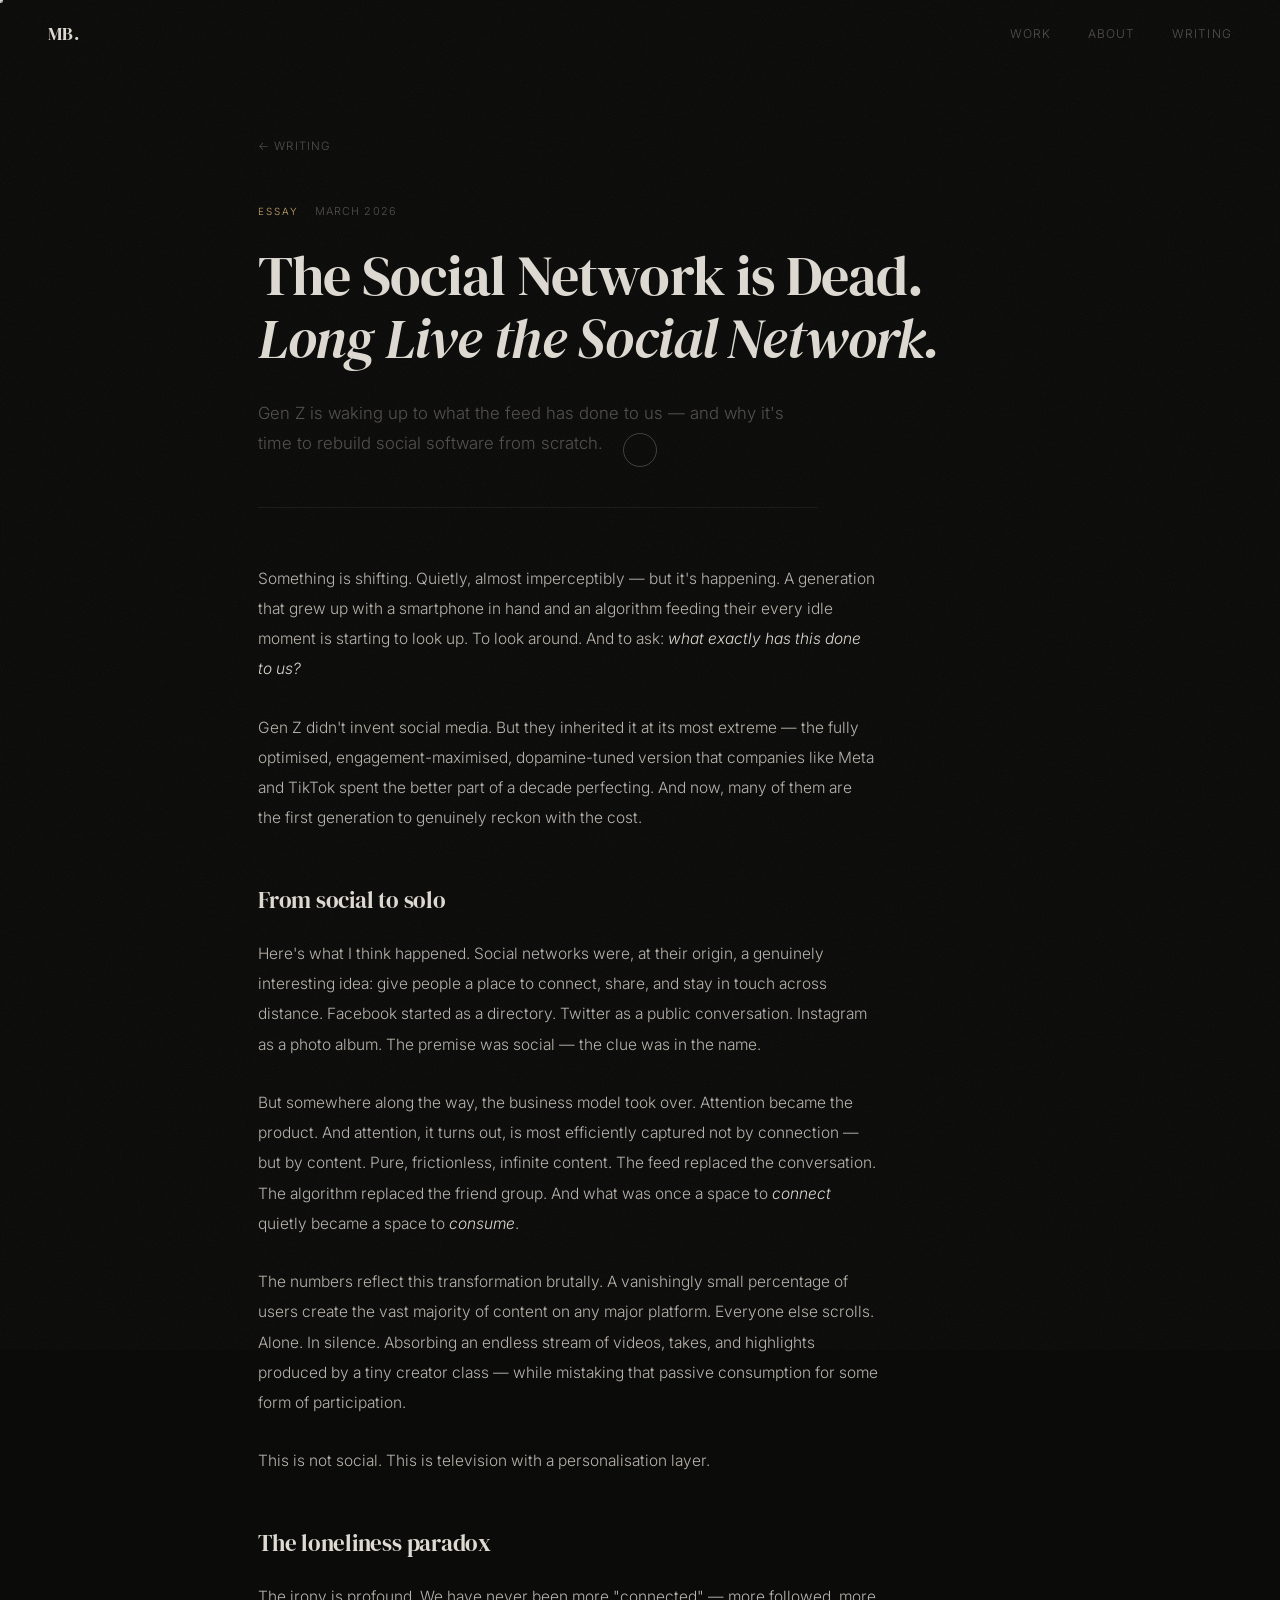
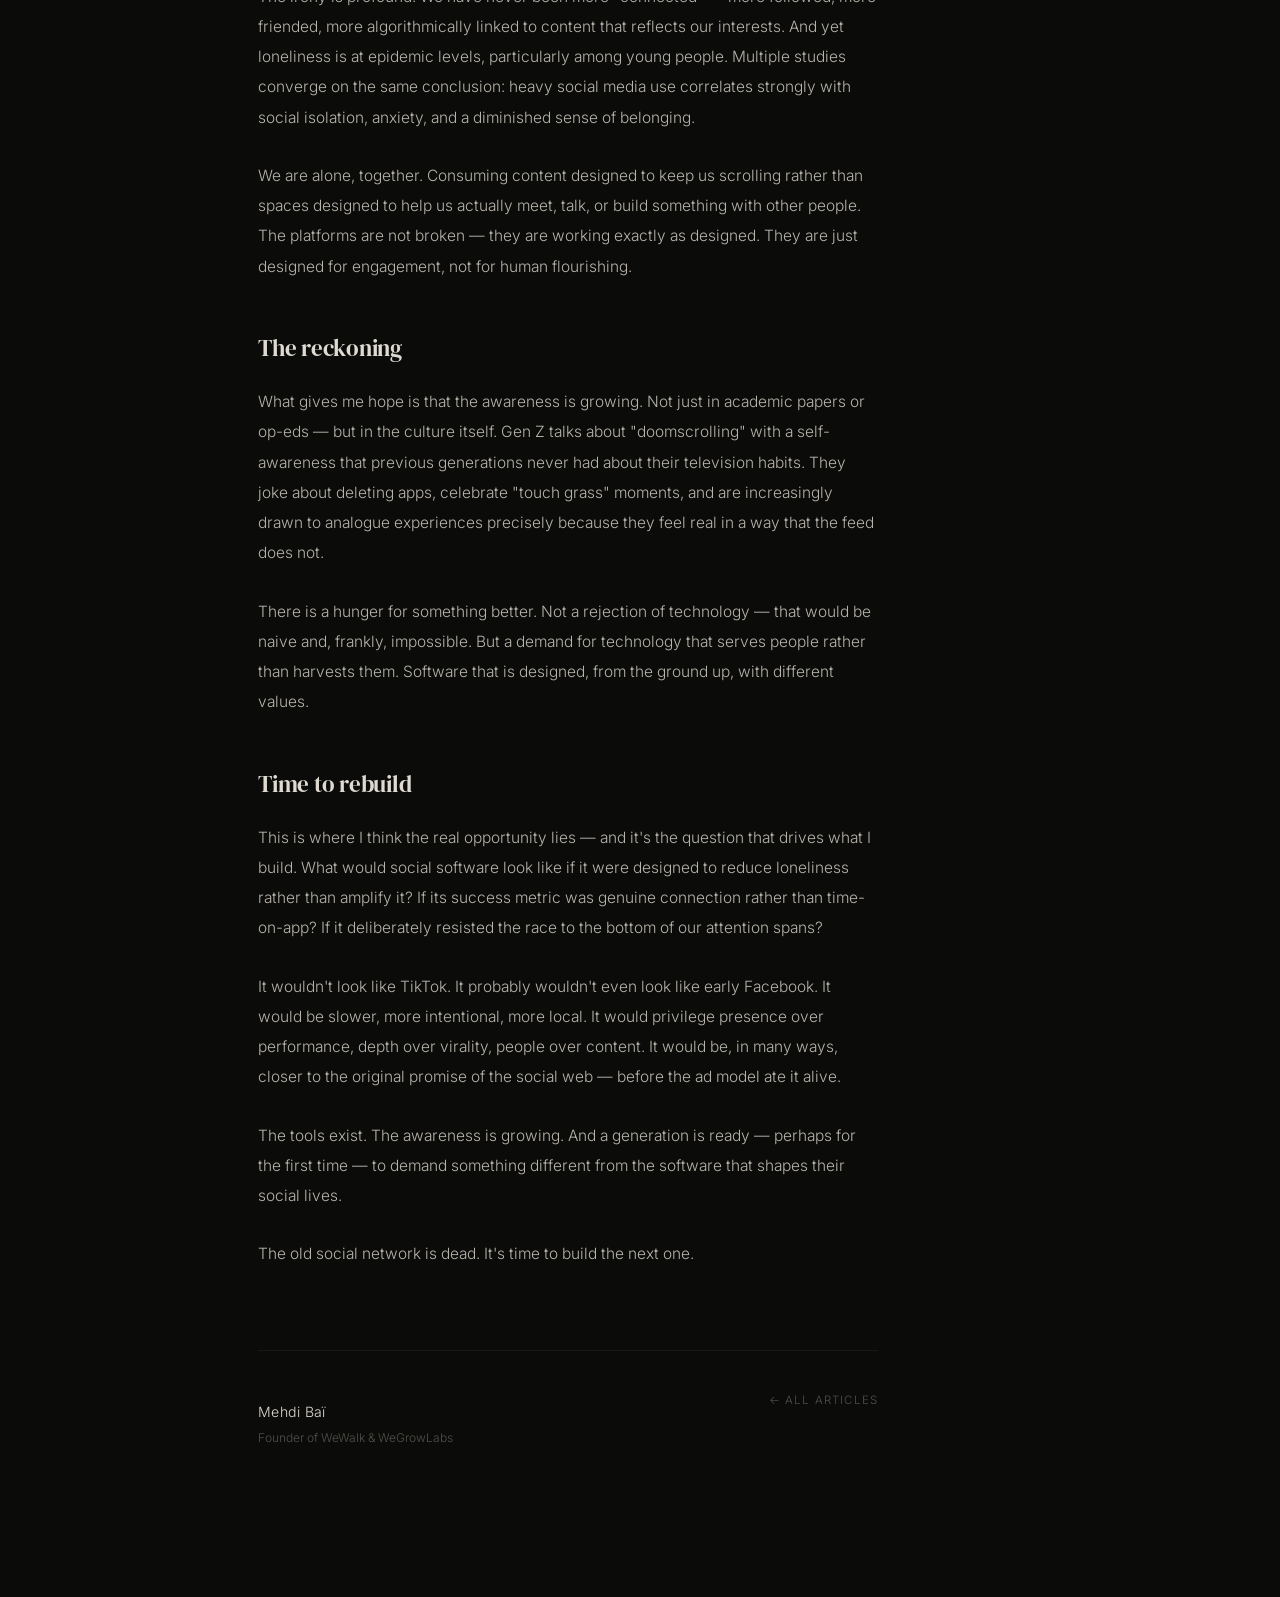
==== articles/gen-z-social-media.html @ 6344135a "Add writing section and first article on Gen Z & social media - Fix WeWalk year to 2025 - Add Writin" ====
<!DOCTYPE html>
<html lang="en">
<head>
  <meta charset="UTF-8">
  <meta name="viewport" content="width=device-width, initial-scale=1.0">
  <meta name="description" content="Gen Z is waking up to what the feed has done to us — and why it's time to rebuild social software from scratch.">
  <title>The Social Network is Dead. Long Live the Social Network. — Mehdi Baï</title>
  <link rel="preconnect" href="https://fonts.googleapis.com">
  <link rel="preconnect" href="https://fonts.gstatic.com" crossorigin>
  <link href="https://fonts.googleapis.com/css2?family=Inter:wght@300;400;500&family=DM+Serif+Display:ital@0;1&display=swap" rel="stylesheet">
  <link rel="stylesheet" href="../style.css">
  <link rel="stylesheet" href="article.css">
</head>
<body>

  <div class="grain" aria-hidden="true"></div>
  <div class="cursor-dot" id="cursor-dot"></div>
  <div class="cursor-ring" id="cursor-ring"></div>

  <nav id="nav" class="scrolled">
    <a href="../index.html" class="nav-logo">MB.</a>
    <div class="nav-links">
      <a href="../index.html#work">Work</a>
      <a href="../index.html#about">About</a>
      <a href="../index.html#articles">Writing</a>
    </div>
  </nav>

  <article class="article-page">

    <header class="article-header">
      <a href="../index.html#articles" class="back-link">← Writing</a>
      <div class="article-header-meta">
        <span class="article-kicker">Essay</span>
        <span class="article-header-date">March 2026</span>
      </div>
      <h1 class="article-h1">The Social Network is Dead.<br><em>Long Live the Social Network.</em></h1>
      <p class="article-lede">
        Gen Z is waking up to what the feed has done to us — and why it's time to rebuild social software from scratch.
      </p>
    </header>

    <div class="article-prose">

      <p>
        Something is shifting. Quietly, almost imperceptibly — but it's happening. A generation that grew up with a
        smartphone in hand and an algorithm feeding their every idle moment is starting to look up. To look around.
        And to ask: <em>what exactly has this done to us?</em>
      </p>

      <p>
        Gen Z didn't invent social media. But they inherited it at its most extreme — the fully optimised,
        engagement-maximised, dopamine-tuned version that companies like Meta and TikTok spent the better part of
        a decade perfecting. And now, many of them are the first generation to genuinely reckon with the cost.
      </p>

      <h2>From social to solo</h2>

      <p>
        Here's what I think happened. Social networks were, at their origin, a genuinely interesting idea: give
        people a place to connect, share, and stay in touch across distance. Facebook started as a directory.
        Twitter as a public conversation. Instagram as a photo album. The premise was social — the clue was in the name.
      </p>

      <p>
        But somewhere along the way, the business model took over. Attention became the product. And attention,
        it turns out, is most efficiently captured not by connection — but by content. Pure, frictionless,
        infinite content. The feed replaced the conversation. The algorithm replaced the friend group.
        And what was once a space to <em>connect</em> quietly became a space to <em>consume</em>.
      </p>

      <p>
        The numbers reflect this transformation brutally. A vanishingly small percentage of users create the vast
        majority of content on any major platform. Everyone else scrolls. Alone. In silence. Absorbing an endless
        stream of videos, takes, and highlights produced by a tiny creator class — while mistaking that passive
        consumption for some form of participation.
      </p>

      <p>
        This is not social. This is television with a personalisation layer.
      </p>

      <h2>The loneliness paradox</h2>

      <p>
        The irony is profound. We have never been more "connected" — more followed, more friended, more
        algorithmically linked to content that reflects our interests. And yet loneliness is at epidemic levels,
        particularly among young people. Multiple studies converge on the same conclusion: heavy social media use
        correlates strongly with social isolation, anxiety, and a diminished sense of belonging.
      </p>

      <p>
        We are alone, together. Consuming content designed to keep us scrolling rather than spaces designed to
        help us actually meet, talk, or build something with other people. The platforms are not broken — they are
        working exactly as designed. They are just designed for engagement, not for human flourishing.
      </p>

      <h2>The reckoning</h2>

      <p>
        What gives me hope is that the awareness is growing. Not just in academic papers or op-eds — but in the
        culture itself. Gen Z talks about "doomscrolling" with a self-awareness that previous generations never had
        about their television habits. They joke about deleting apps, celebrate "touch grass" moments, and are
        increasingly drawn to analogue experiences precisely because they feel real in a way that the feed does not.
      </p>

      <p>
        There is a hunger for something better. Not a rejection of technology — that would be naive and, frankly,
        impossible. But a demand for technology that serves people rather than harvests them. Software that is
        designed, from the ground up, with different values.
      </p>

      <h2>Time to rebuild</h2>

      <p>
        This is where I think the real opportunity lies — and it's the question that drives what I build.
        What would social software look like if it were designed to reduce loneliness rather than amplify it?
        If its success metric was genuine connection rather than time-on-app? If it deliberately resisted
        the race to the bottom of our attention spans?
      </p>

      <p>
        It wouldn't look like TikTok. It probably wouldn't even look like early Facebook. It would be slower,
        more intentional, more local. It would privilege presence over performance, depth over virality, people
        over content. It would be, in many ways, closer to the original promise of the social web — before the
        ad model ate it alive.
      </p>

      <p>
        The tools exist. The awareness is growing. And a generation is ready — perhaps for the first time — to
        demand something different from the software that shapes their social lives.
      </p>

      <p>
        The old social network is dead. It's time to build the next one.
      </p>

    </div>

    <footer class="article-footer">
      <div class="article-author">
        <span class="article-author-name">Mehdi Baï</span>
        <span class="article-author-bio">Founder of WeWalk &amp; WeGrowLabs</span>
      </div>
      <a href="../index.html#articles" class="back-link">← All articles</a>
    </footer>

  </article>

  <script src="../script.js"></script>
</body>
</html>
---- style.css ----
/* ─── Reset ──────────────────────────────────────────────── */
*, *::before, *::after { margin: 0; padding: 0; box-sizing: border-box; }

/* ─── Variables ──────────────────────────────────────────── */
:root {
  --bg:      #0b0b0a;
  --text:    #dedad2;
  --muted:   #52504b;
  --accent:  #c8a96d;
  --border:  rgba(255, 255, 255, 0.06);
  --max-w:   860px;
  --nav-h:   68px;
  --sans:    'Inter', sans-serif;
  --serif:   'DM Serif Display', serif;
}

/* ─── Base ───────────────────────────────────────────────── */
html { scroll-behavior: smooth; }

body {
  background: var(--bg);
  color: var(--text);
  font-family: var(--sans);
  font-weight: 300;
  font-size: 16px;
  line-height: 1.6;
  min-height: 100vh;
  overflow-x: hidden;
  cursor: none;
}

/* ─── Grain ──────────────────────────────────────────────── */
.grain {
  position: fixed;
  inset: -50%;
  width: 200%;
  height: 200%;
  background-image: url("data:image/svg+xml,%3Csvg xmlns='http://www.w3.org/2000/svg'%3E%3Cfilter id='n'%3E%3CfeTurbulence type='fractalNoise' baseFrequency='0.72' numOctaves='4' stitchTiles='stitch'/%3E%3C/filter%3E%3Crect width='100%25' height='100%25' filter='url(%23n)'/%3E%3C/svg%3E");
  opacity: 0.038;
  pointer-events: none;
  z-index: 9999;
  animation: grain 7s steps(8) infinite;
}

@keyframes grain {
  0%   { transform: translate(0,    0   ); }
  12%  { transform: translate(-2%,  -3% ); }
  25%  { transform: translate( 3%,   1% ); }
  37%  { transform: translate(-1%,   4% ); }
  50%  { transform: translate( 2%,  -2% ); }
  62%  { transform: translate(-3%,   1% ); }
  75%  { transform: translate( 1%,  -3% ); }
  87%  { transform: translate(-2%,   2% ); }
  100% { transform: translate(0,    0   ); }
}

/* ─── Custom Cursor ──────────────────────────────────────── */
.cursor-dot,
.cursor-ring {
  position: fixed;
  top: 0; left: 0;
  pointer-events: none;
  z-index: 10000;
  border-radius: 50%;
  transform: translate(-50%, -50%);
  will-change: left, top;
}

.cursor-dot {
  width: 5px; height: 5px;
  background: var(--text);
  transition: transform 0.1s ease, background 0.25s ease;
}

.cursor-ring {
  width: 34px; height: 34px;
  border: 1px solid rgba(220, 218, 210, 0.25);
  transition: width 0.3s ease, height 0.3s ease, border-color 0.3s ease;
}

body.cursor-hover .cursor-dot  { transform: translate(-50%, -50%) scale(0); }
body.cursor-hover .cursor-ring { width: 52px; height: 52px; border-color: rgba(200, 169, 109, 0.35); }

/* ─── Navigation ─────────────────────────────────────────── */
nav {
  position: fixed;
  top: 0; left: 0; right: 0;
  z-index: 100;
  height: var(--nav-h);
  display: flex;
  align-items: center;
  justify-content: space-between;
  padding: 0 3rem;
  transition: background 0.4s ease, border-color 0.4s ease;
}

nav.scrolled {
  background: rgba(11, 11, 10, 0.88);
  backdrop-filter: blur(14px);
  -webkit-backdrop-filter: blur(14px);
  border-bottom: 1px solid var(--border);
}

.nav-logo {
  font-family: var(--serif);
  font-size: 1.15rem;
  color: var(--text);
  text-decoration: none;
  letter-spacing: 0.02em;
}

.nav-links { display: flex; gap: 2.25rem; }

.nav-links a {
  font-size: 0.75rem;
  letter-spacing: 0.1em;
  text-transform: uppercase;
  color: var(--muted);
  text-decoration: none;
  transition: color 0.25s ease;
}

.nav-links a:hover { color: var(--text); }

/* ─── Hero ───────────────────────────────────────────────── */
.hero {
  min-height: 100vh;
  display: flex;
  flex-direction: column;
  justify-content: center;
  padding: var(--nav-h) 3rem 3rem;
  max-width: var(--max-w);
  margin: 0 auto;
  position: relative;
}

.hero-eyebrow {
  display: block;
  font-size: 0.7rem;
  letter-spacing: 0.16em;
  text-transform: uppercase;
  color: var(--muted);
  margin-bottom: 1.5rem;
  opacity: 0;
  animation: fadeUp 0.7s ease 0.2s forwards;
}

.hero-name {
  font-family: var(--serif);
  font-weight: 400;
  font-size: clamp(5.5rem, 13.5vw, 10.5rem);
  line-height: 0.88;
  letter-spacing: -0.025em;
  color: var(--text);
  margin-bottom: 2.5rem;
  min-height: 0.88em;
}

.hero-desc {
  font-size: 1rem;
  color: var(--muted);
  line-height: 1.8;
  max-width: 340px;
  margin-bottom: 2.5rem;
  opacity: 0;
  animation: fadeUp 0.7s ease 0.85s forwards;
}

.hero-chips {
  display: flex;
  align-items: center;
  gap: 0.6rem;
  font-size: 0.75rem;
  color: var(--muted);
  letter-spacing: 0.06em;
  opacity: 0;
  animation: fadeUp 0.7s ease 1.05s forwards;
}

.chip-dot { opacity: 0.3; }

.hero-socials {
  display: flex;
  gap: 1.5rem;
  margin-top: 2rem;
  opacity: 0;
  animation: fadeUp 0.7s ease 1.2s forwards;
}

.social-link {
  display: inline-flex;
  align-items: center;
  gap: 0.5rem;
  font-size: 0.78rem;
  letter-spacing: 0.04em;
  color: var(--muted);
  text-decoration: none;
  border: 1px solid var(--border);
  padding: 0.45rem 0.9rem;
  border-radius: 100px;
  transition: color 0.25s ease, border-color 0.25s ease, background 0.25s ease;
}

.social-link:hover {
  color: var(--text);
  border-color: rgba(200, 169, 109, 0.3);
  background: rgba(200, 169, 109, 0.05);
}

.hero-scroll-hint {
  position: absolute;
  bottom: 2.5rem;
  left: 3rem;
  display: flex;
  align-items: center;
  gap: 1rem;
  opacity: 0;
  animation: fadeUp 0.7s ease 1.5s forwards;
}

.hero-scroll-hint span {
  font-size: 0.62rem;
  letter-spacing: 0.16em;
  text-transform: uppercase;
  color: var(--muted);
}

.scroll-line {
  width: 44px;
  height: 1px;
  background: var(--border);
  position: relative;
  overflow: hidden;
}

.scroll-line::after {
  content: '';
  position: absolute;
  inset: 0;
  background: var(--muted);
  transform: translateX(-100%);
  animation: scanLine 2.2s ease-in-out 2s infinite;
}

@keyframes scanLine {
  0%   { transform: translateX(-100%); }
  50%  { transform: translateX(0);     }
  100% { transform: translateX(100%);  }
}

/* ─── Sections ───────────────────────────────────────────── */
.section {
  border-top: 1px solid var(--border);
  padding: 6.5rem 0;
}

.container {
  max-width: var(--max-w);
  margin: 0 auto;
  padding: 0 3rem;
}

.section-tag {
  display: inline-block;
  font-size: 0.62rem;
  letter-spacing: 0.2em;
  text-transform: uppercase;
  color: var(--accent);
  margin-bottom: 3.5rem;
}

/* ─── About ──────────────────────────────────────────────── */
.section-body { display: grid; gap: 1.75rem; }

.pull-quote {
  font-family: var(--serif);
  font-style: italic;
  font-size: clamp(1.65rem, 2.8vw, 2.2rem);
  line-height: 1.35;
  color: var(--text);
  max-width: 540px;
}

.body-copy {
  font-size: 0.92rem;
  color: var(--muted);
  line-height: 1.95;
  max-width: 500px;
}

/* ─── Work ───────────────────────────────────────────────── */
.projects { display: grid; }

.project-rule { height: 1px; background: var(--border); }

.project { padding: 3.25rem 0; }

.project-top {
  display: flex;
  justify-content: space-between;
  align-items: flex-start;
  gap: 2rem;
}

.project-info { flex: 1; }

.project-title {
  font-family: var(--serif);
  font-weight: 400;
  font-size: 1.9rem;
  color: var(--text);
  margin-bottom: 0.8rem;
  transition: color 0.3s ease;
}

.project-title a {
  color: inherit;
  text-decoration: none;
  transition: color 0.3s ease;
}

.project:hover .project-title { color: var(--accent); }
.project:hover .project-title a { color: var(--accent); }

.project-desc {
  font-size: 0.9rem;
  color: var(--muted);
  line-height: 1.9;
  max-width: 490px;
  margin-bottom: 1.25rem;
}

.project-tags { display: flex; gap: 0.4rem; flex-wrap: wrap; }

.project-tags span {
  font-size: 0.62rem;
  letter-spacing: 0.1em;
  text-transform: uppercase;
  padding: 0.25rem 0.7rem;
  border: 1px solid var(--border);
  color: var(--muted);
  border-radius: 100px;
  transition: border-color 0.3s ease, color 0.3s ease;
}

.project:hover .project-tags span {
  border-color: rgba(200, 169, 109, 0.22);
  color: var(--accent);
}

.project-year {
  font-size: 0.7rem;
  letter-spacing: 0.1em;
  color: var(--muted);
  white-space: nowrap;
  padding-top: 0.3rem;
}

/* ─── Articles ───────────────────────────────────────────── */
.articles-list { display: grid; }

.article-item {
  display: grid;
  grid-template-columns: 80px 1fr auto;
  align-items: center;
  gap: 2rem;
  padding: 2.25rem 0;
  border-bottom: 1px solid var(--border);
  text-decoration: none;
  transition: background 0.25s ease;
}

.article-item:first-child { border-top: 1px solid var(--border); }

.article-item:hover .article-title { color: var(--accent); }
.article-item:hover .article-arrow { transform: translateX(5px); opacity: 1; }

.article-date {
  font-size: 0.68rem;
  letter-spacing: 0.1em;
  text-transform: uppercase;
  color: var(--muted);
  white-space: nowrap;
}

.article-title {
  font-family: var(--serif);
  font-weight: 400;
  font-size: 1.15rem;
  color: var(--text);
  margin-bottom: 0.35rem;
  transition: color 0.25s ease;
}

.article-excerpt {
  font-size: 0.83rem;
  color: var(--muted);
  line-height: 1.7;
}

.article-arrow {
  font-size: 1rem;
  color: var(--muted);
  opacity: 0.4;
  transition: transform 0.25s ease, opacity 0.25s ease;
}

@media (max-width: 640px) {
  .article-item {
    grid-template-columns: 1fr;
    gap: 0.6rem;
  }
  .article-arrow { display: none; }
}

/* ─── Footer ─────────────────────────────────────────────── */
footer {
  border-top: 1px solid var(--border);
  padding: 2.75rem 0;
}

.footer-inner {
  display: flex;
  justify-content: space-between;
  align-items: center;
}

.footer-copy {
  font-size: 0.76rem;
  color: var(--muted);
  letter-spacing: 0.06em;
}

.footer-links { display: flex; gap: 1.75rem; }

.footer-links a {
  font-size: 0.76rem;
  color: var(--muted);
  text-decoration: none;
  letter-spacing: 0.06em;
  transition: color 0.25s ease;
}

.footer-links a:hover { color: var(--text); }

/* ─── Reveal ─────────────────────────────────────────────── */
.reveal {
  opacity: 0;
  transform: translateY(22px);
  transition: opacity 0.9s ease, transform 0.9s ease;
}

.reveal.visible {
  opacity: 1;
  transform: translateY(0);
}

/* ─── Scramble dud ───────────────────────────────────────── */
.dud { color: var(--accent); opacity: 0.4; }

/* ─── Keyframes ──────────────────────────────────────────── */
@keyframes fadeUp {
  from { opacity: 0; transform: translateY(14px); }
  to   { opacity: 1; transform: translateY(0);    }
}

/* ─── Responsive ─────────────────────────────────────────── */
@media (max-width: 640px) {
  body { cursor: auto; }
  .cursor-dot, .cursor-ring { display: none; }

  nav { padding: 0 1.5rem; }

  .hero {
    padding-left: 1.5rem;
    padding-right: 1.5rem;
  }

  .hero-scroll-hint { left: 1.5rem; }

  .container { padding: 0 1.5rem; }

  .section { padding: 4rem 0; }

  .project-top {
    flex-direction: column;
    gap: 0.4rem;
  }

  .project-year { order: -1; }

  .footer-links { gap: 1rem; }
}
---- articles/article.css ----
/* ─── Article Page ───────────────────────────────────────── */
.article-page {
  max-width: var(--max-w);
  margin: 0 auto;
  padding: calc(var(--nav-h) + 4rem) 3rem 6rem;
}

/* ─── Header ─────────────────────────────────────────────── */
.back-link {
  display: inline-block;
  font-size: 0.72rem;
  letter-spacing: 0.1em;
  text-transform: uppercase;
  color: var(--muted);
  text-decoration: none;
  margin-bottom: 3rem;
  transition: color 0.25s ease;
}

.back-link:hover { color: var(--text); }

.article-header-meta {
  display: flex;
  align-items: center;
  gap: 1rem;
  margin-bottom: 1.5rem;
}

.article-kicker {
  font-size: 0.62rem;
  letter-spacing: 0.2em;
  text-transform: uppercase;
  color: var(--accent);
}

.article-header-date {
  font-size: 0.68rem;
  letter-spacing: 0.1em;
  text-transform: uppercase;
  color: var(--muted);
}

.article-h1 {
  font-family: var(--serif);
  font-weight: 400;
  font-size: clamp(2.2rem, 5vw, 3.5rem);
  line-height: 1.12;
  color: var(--text);
  margin-bottom: 1.75rem;
  letter-spacing: -0.015em;
}

.article-h1 em {
  font-style: italic;
  color: var(--text);
}

.article-lede {
  font-size: 1.05rem;
  color: var(--muted);
  line-height: 1.8;
  max-width: 560px;
  padding-bottom: 3rem;
  border-bottom: 1px solid var(--border);
  margin-bottom: 3.5rem;
}

/* ─── Prose ──────────────────────────────────────────────── */
.article-prose {
  max-width: 620px;
}

.article-prose p {
  font-size: 0.97rem;
  color: #b8b4ac;
  line-height: 1.95;
  margin-bottom: 1.75rem;
}

.article-prose p em {
  font-style: italic;
  color: var(--text);
}

.article-prose h2 {
  font-family: var(--serif);
  font-weight: 400;
  font-size: 1.45rem;
  color: var(--text);
  margin: 3rem 0 1.25rem;
  letter-spacing: -0.01em;
}

/* ─── Footer ─────────────────────────────────────────────── */
.article-footer {
  display: flex;
  align-items: center;
  justify-content: space-between;
  margin-top: 5rem;
  padding-top: 2.5rem;
  border-top: 1px solid var(--border);
  max-width: 620px;
}

.article-author { display: flex; flex-direction: column; gap: 0.25rem; }

.article-author-name {
  font-size: 0.88rem;
  color: var(--text);
  letter-spacing: 0.03em;
}

.article-author-bio {
  font-size: 0.75rem;
  color: var(--muted);
}

/* ─── Responsive ─────────────────────────────────────────── */
@media (max-width: 640px) {
  .article-page { padding: calc(var(--nav-h) + 2.5rem) 1.5rem 4rem; }
  .article-footer { flex-direction: column; align-items: flex-start; gap: 1.5rem; }
}
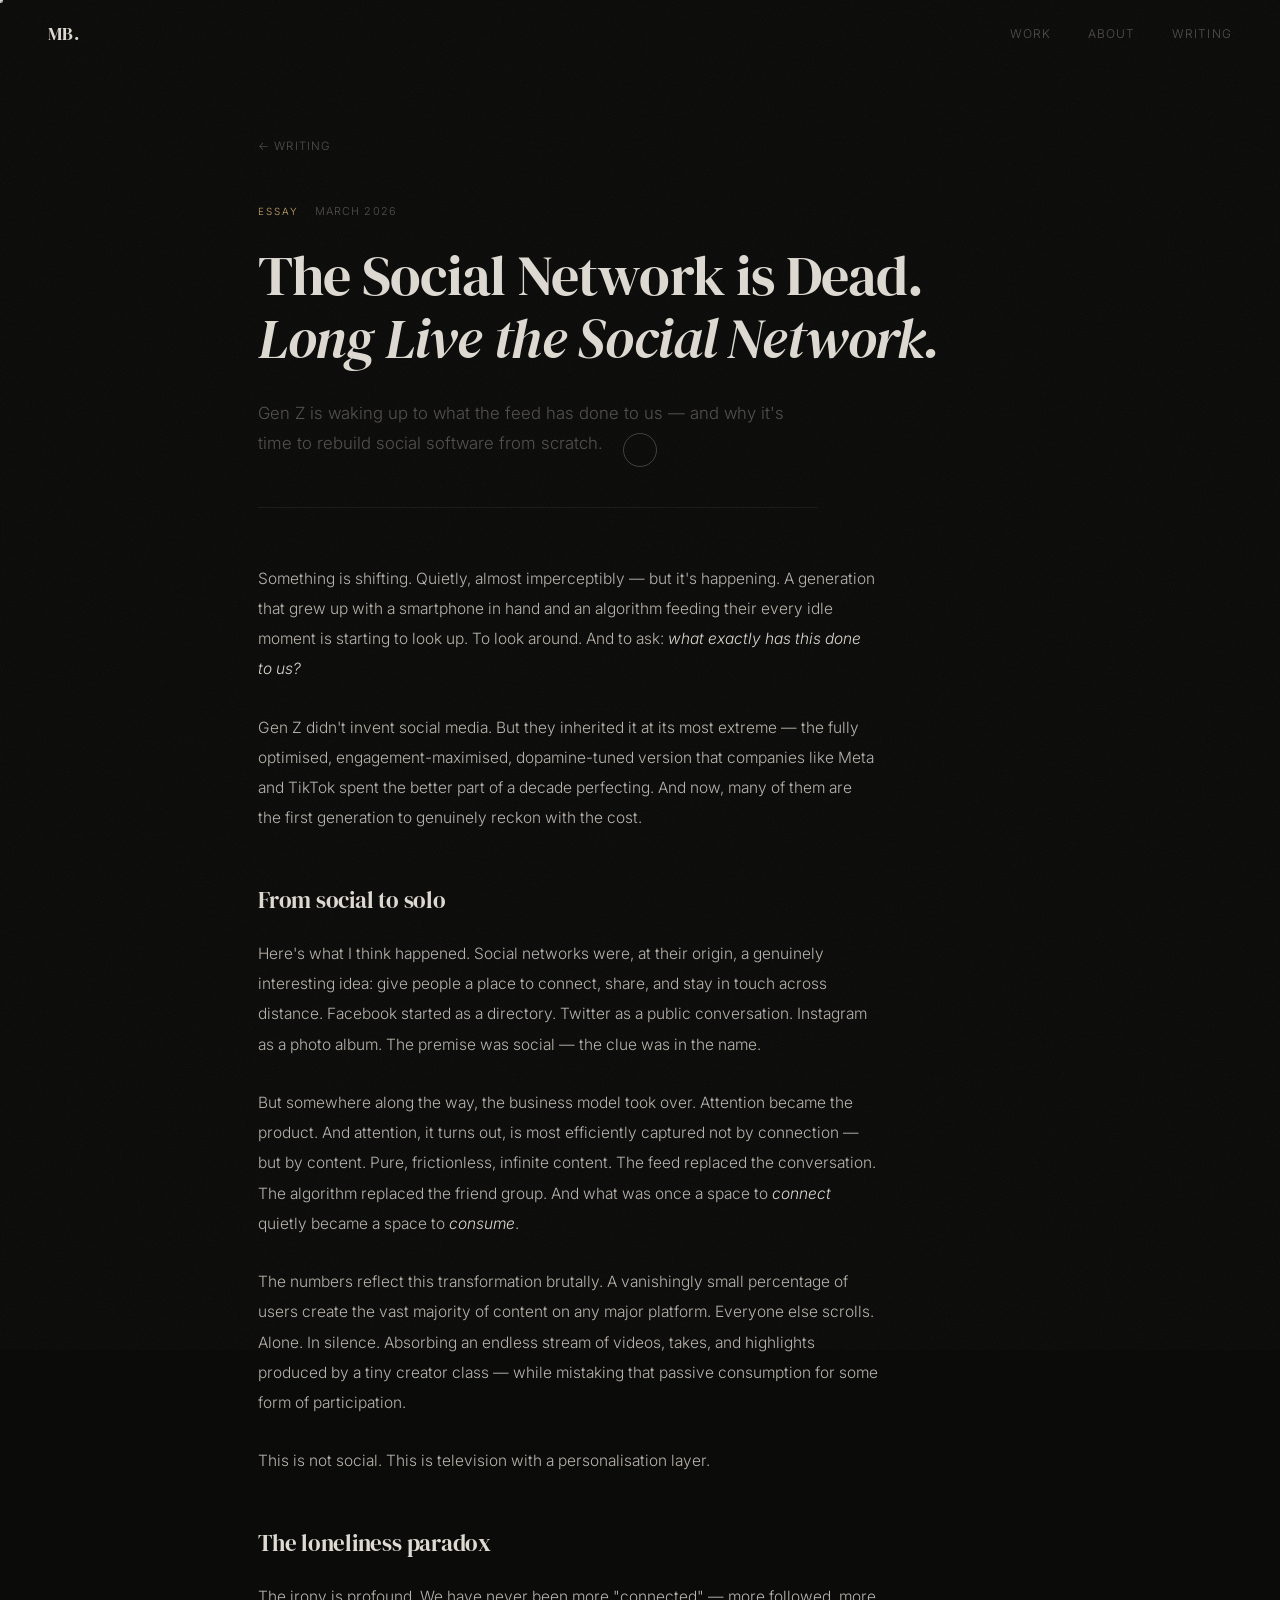
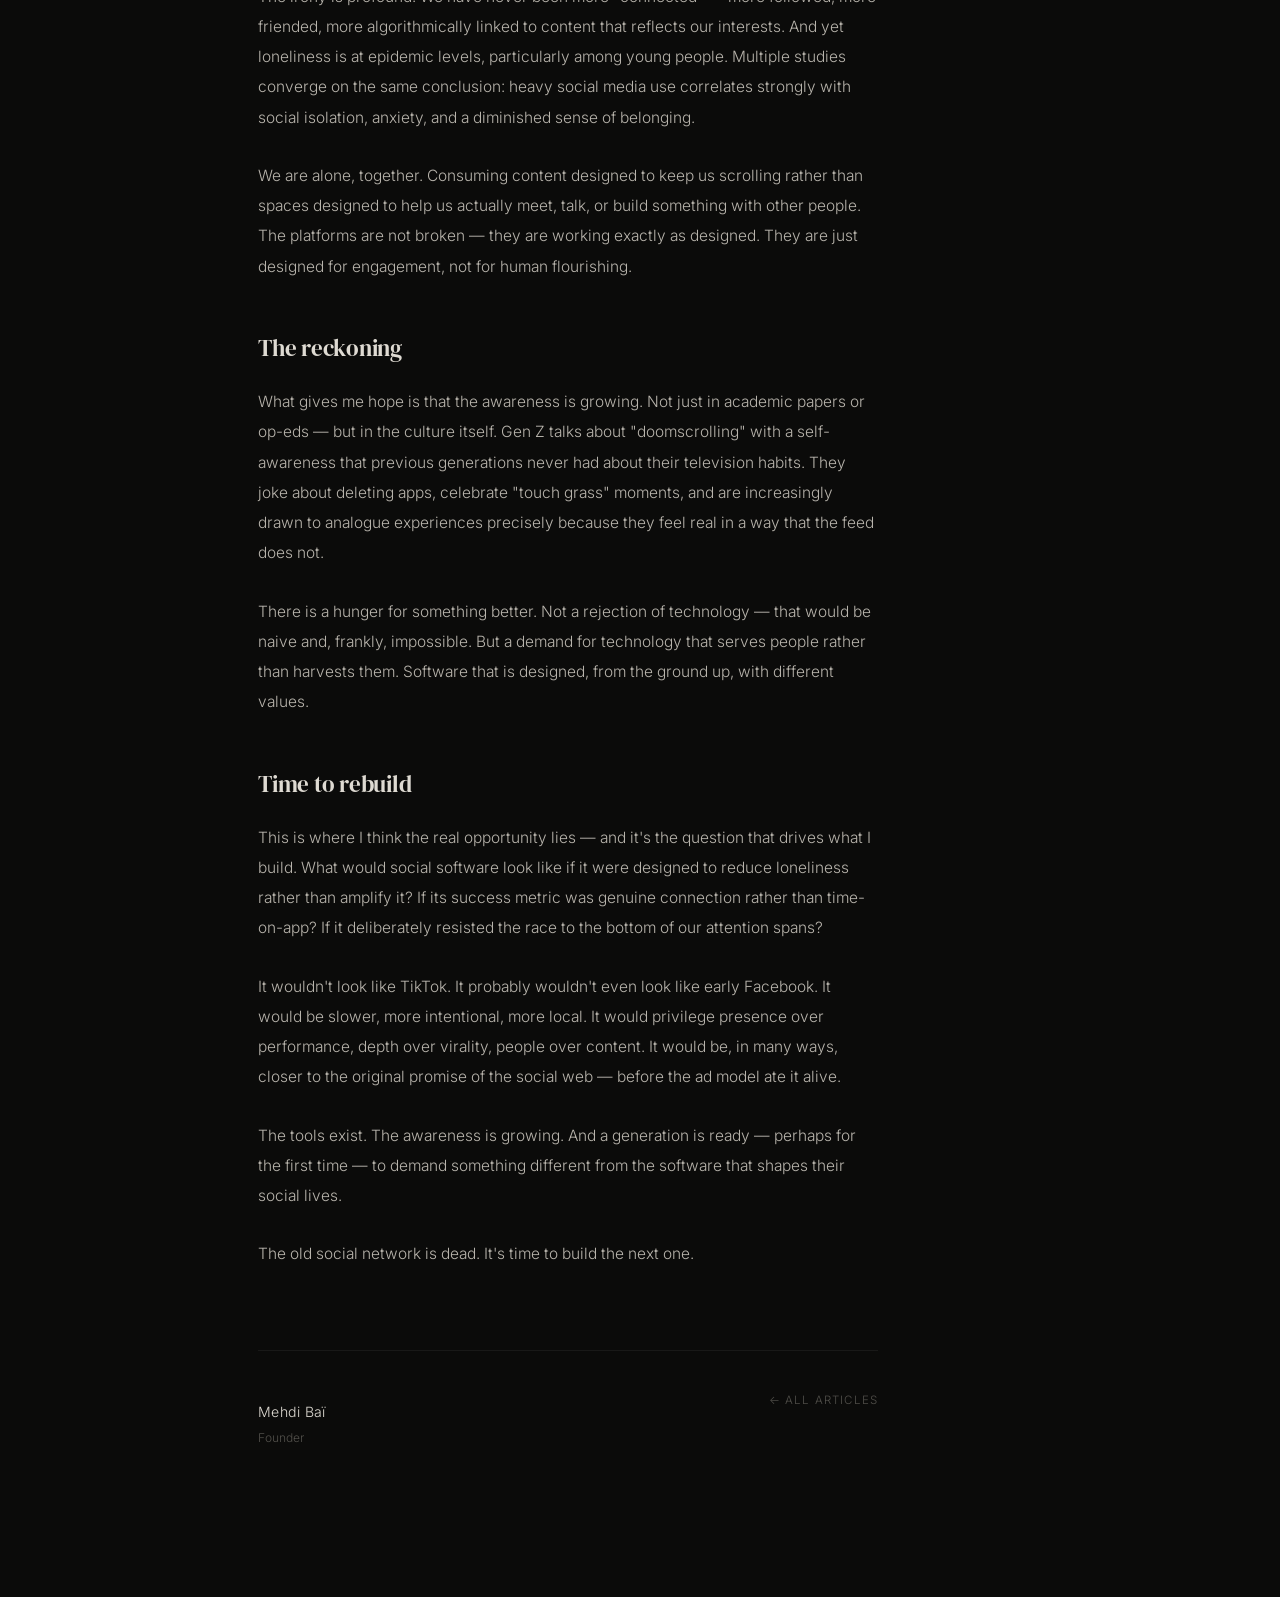
==== commit 28118934: "Update city to Lille and simplify author bio Made-with: Cursor" ====
--- a/articles/gen-z-social-media.html
+++ b/articles/gen-z-social-media.html
@@ -140,7 +140,7 @@
     <footer class="article-footer">
       <div class="article-author">
         <span class="article-author-name">Mehdi Baï</span>
-        <span class="article-author-bio">Founder of WeWalk &amp; WeGrowLabs</span>
+        <span class="article-author-bio">Founder</span>
       </div>
       <a href="../index.html#articles" class="back-link">← All articles</a>
     </footer>
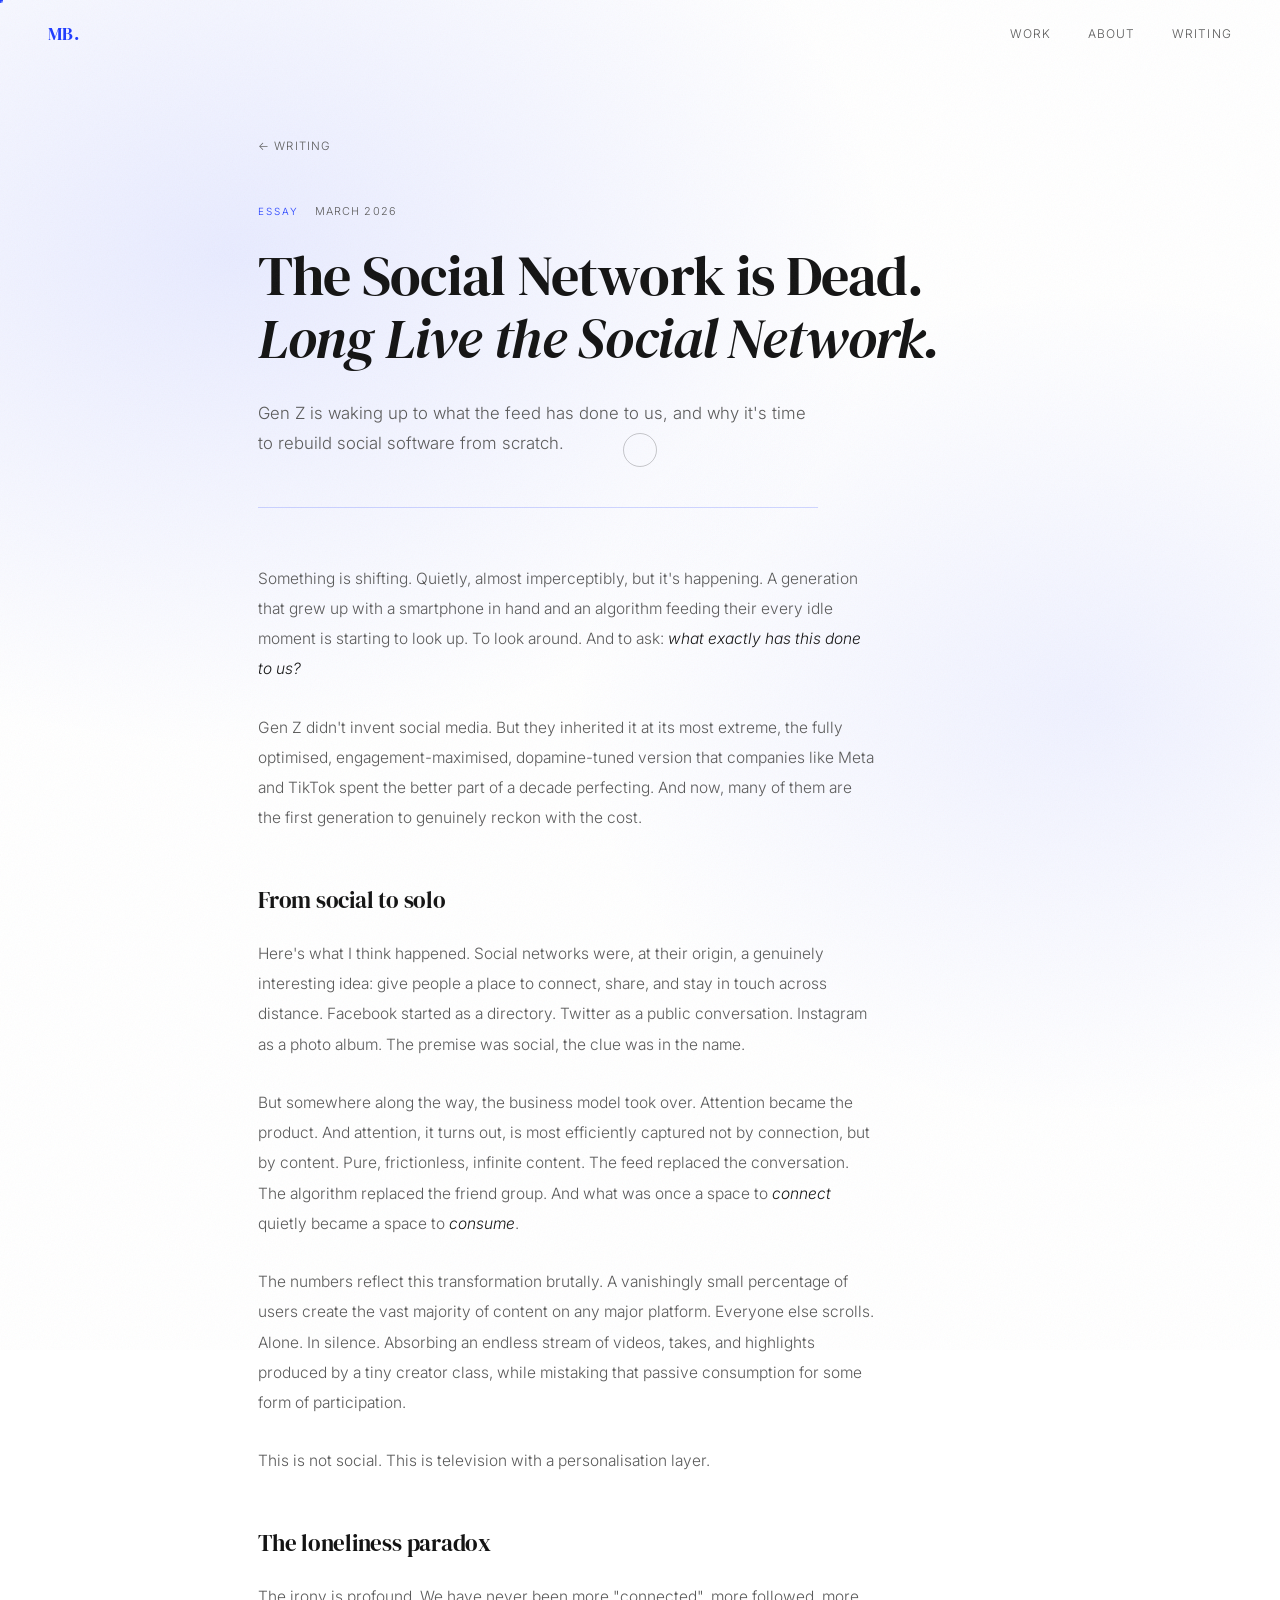
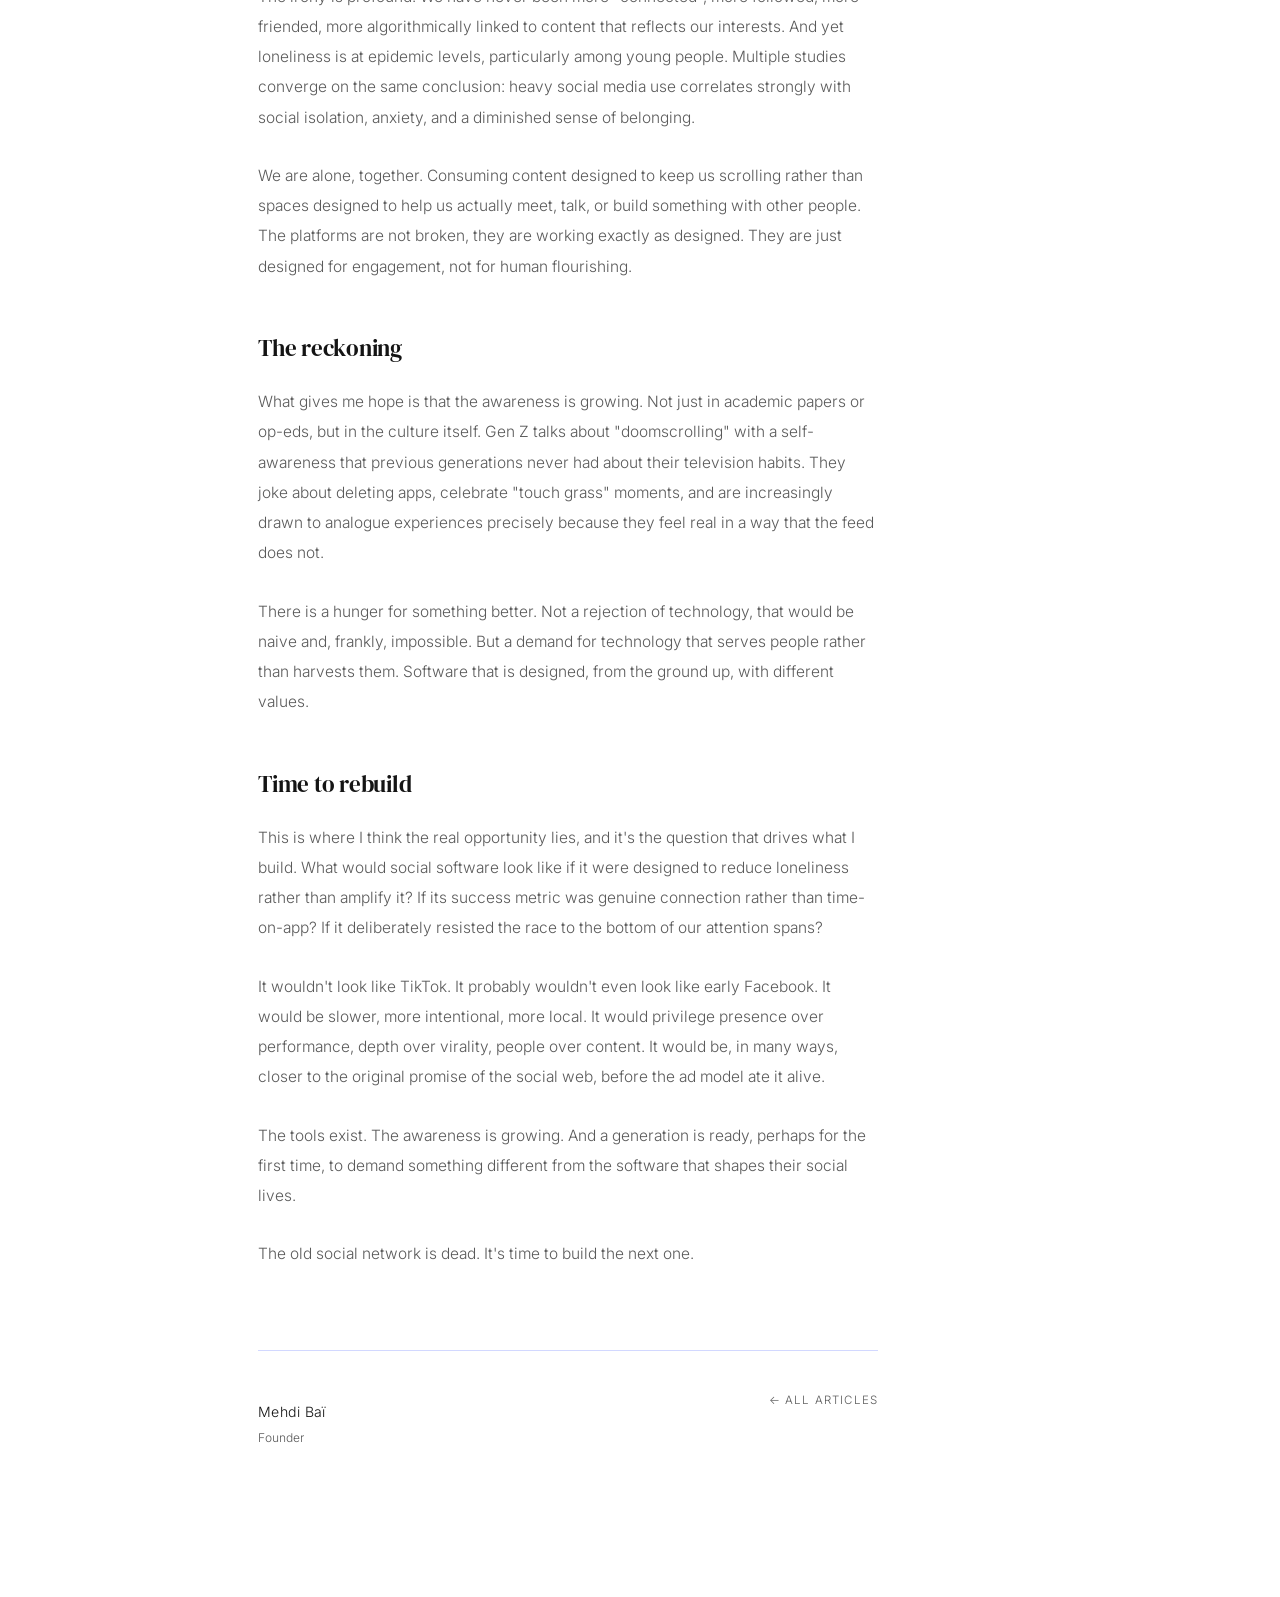
==== commit f5fec0ac: "style: switch to light theme with royal blue Also refresh copy punctuation and improve article text " ====
--- a/articles/gen-z-social-media.html
+++ b/articles/gen-z-social-media.html
@@ -3,8 +3,8 @@
 <head>
   <meta charset="UTF-8">
   <meta name="viewport" content="width=device-width, initial-scale=1.0">
-  <meta name="description" content="Gen Z is waking up to what the feed has done to us — and why it's time to rebuild social software from scratch.">
-  <title>The Social Network is Dead. Long Live the Social Network. — Mehdi Baï</title>
+  <meta name="description" content="Gen Z is waking up to what the feed has done to us, and why it's time to rebuild social software from scratch.">
+  <title>The Social Network is Dead. Long Live the Social Network. | Mehdi Baï</title>
   <link rel="preconnect" href="https://fonts.googleapis.com">
   <link rel="preconnect" href="https://fonts.gstatic.com" crossorigin>
   <link href="https://fonts.googleapis.com/css2?family=Inter:wght@300;400;500&family=DM+Serif+Display:ital@0;1&display=swap" rel="stylesheet">
@@ -36,20 +36,20 @@
       </div>
       <h1 class="article-h1">The Social Network is Dead.<br><em>Long Live the Social Network.</em></h1>
       <p class="article-lede">
-        Gen Z is waking up to what the feed has done to us — and why it's time to rebuild social software from scratch.
+        Gen Z is waking up to what the feed has done to us, and why it's time to rebuild social software from scratch.
       </p>
     </header>
 
     <div class="article-prose">
 
       <p>
-        Something is shifting. Quietly, almost imperceptibly — but it's happening. A generation that grew up with a
+        Something is shifting. Quietly, almost imperceptibly, but it's happening. A generation that grew up with a
         smartphone in hand and an algorithm feeding their every idle moment is starting to look up. To look around.
         And to ask: <em>what exactly has this done to us?</em>
       </p>
 
       <p>
-        Gen Z didn't invent social media. But they inherited it at its most extreme — the fully optimised,
+        Gen Z didn't invent social media. But they inherited it at its most extreme, the fully optimised,
         engagement-maximised, dopamine-tuned version that companies like Meta and TikTok spent the better part of
         a decade perfecting. And now, many of them are the first generation to genuinely reckon with the cost.
       </p>
@@ -59,12 +59,12 @@
       <p>
         Here's what I think happened. Social networks were, at their origin, a genuinely interesting idea: give
         people a place to connect, share, and stay in touch across distance. Facebook started as a directory.
-        Twitter as a public conversation. Instagram as a photo album. The premise was social — the clue was in the name.
+        Twitter as a public conversation. Instagram as a photo album. The premise was social, the clue was in the name.
       </p>
 
       <p>
         But somewhere along the way, the business model took over. Attention became the product. And attention,
-        it turns out, is most efficiently captured not by connection — but by content. Pure, frictionless,
+        it turns out, is most efficiently captured not by connection, but by content. Pure, frictionless,
         infinite content. The feed replaced the conversation. The algorithm replaced the friend group.
         And what was once a space to <em>connect</em> quietly became a space to <em>consume</em>.
       </p>
@@ -72,7 +72,7 @@
       <p>
         The numbers reflect this transformation brutally. A vanishingly small percentage of users create the vast
         majority of content on any major platform. Everyone else scrolls. Alone. In silence. Absorbing an endless
-        stream of videos, takes, and highlights produced by a tiny creator class — while mistaking that passive
+        stream of videos, takes, and highlights produced by a tiny creator class, while mistaking that passive
         consumption for some form of participation.
       </p>
 
@@ -83,7 +83,7 @@
       <h2>The loneliness paradox</h2>
 
       <p>
-        The irony is profound. We have never been more "connected" — more followed, more friended, more
+        The irony is profound. We have never been more "connected", more followed, more friended, more
         algorithmically linked to content that reflects our interests. And yet loneliness is at epidemic levels,
         particularly among young people. Multiple studies converge on the same conclusion: heavy social media use
         correlates strongly with social isolation, anxiety, and a diminished sense of belonging.
@@ -91,21 +91,21 @@
 
       <p>
         We are alone, together. Consuming content designed to keep us scrolling rather than spaces designed to
-        help us actually meet, talk, or build something with other people. The platforms are not broken — they are
+        help us actually meet, talk, or build something with other people. The platforms are not broken, they are
         working exactly as designed. They are just designed for engagement, not for human flourishing.
       </p>
 
       <h2>The reckoning</h2>
 
       <p>
-        What gives me hope is that the awareness is growing. Not just in academic papers or op-eds — but in the
+        What gives me hope is that the awareness is growing. Not just in academic papers or op-eds, but in the
         culture itself. Gen Z talks about "doomscrolling" with a self-awareness that previous generations never had
         about their television habits. They joke about deleting apps, celebrate "touch grass" moments, and are
         increasingly drawn to analogue experiences precisely because they feel real in a way that the feed does not.
       </p>
 
       <p>
-        There is a hunger for something better. Not a rejection of technology — that would be naive and, frankly,
+        There is a hunger for something better. Not a rejection of technology, that would be naive and, frankly,
         impossible. But a demand for technology that serves people rather than harvests them. Software that is
         designed, from the ground up, with different values.
       </p>
@@ -113,7 +113,7 @@
       <h2>Time to rebuild</h2>
 
       <p>
-        This is where I think the real opportunity lies — and it's the question that drives what I build.
+        This is where I think the real opportunity lies, and it's the question that drives what I build.
         What would social software look like if it were designed to reduce loneliness rather than amplify it?
         If its success metric was genuine connection rather than time-on-app? If it deliberately resisted
         the race to the bottom of our attention spans?
@@ -122,12 +122,12 @@
       <p>
         It wouldn't look like TikTok. It probably wouldn't even look like early Facebook. It would be slower,
         more intentional, more local. It would privilege presence over performance, depth over virality, people
-        over content. It would be, in many ways, closer to the original promise of the social web — before the
+        over content. It would be, in many ways, closer to the original promise of the social web, before the
         ad model ate it alive.
       </p>
 
       <p>
-        The tools exist. The awareness is growing. And a generation is ready — perhaps for the first time — to
+        The tools exist. The awareness is growing. And a generation is ready, perhaps for the first time, to
         demand something different from the software that shapes their social lives.
       </p>
 
--- a/style.css
+++ b/style.css
@@ -3,11 +3,13 @@
 
 /* ─── Variables ──────────────────────────────────────────── */
 :root {
-  --bg:      #0b0b0a;
-  --text:    #dedad2;
-  --muted:   #52504b;
-  --accent:  #c8a96d;
-  --border:  rgba(255, 255, 255, 0.06);
+  --bg:      #ffffff;
+  --text:    #141414;
+  --muted:   #5a5a5a;
+  --accent:  #1f3cff; /* bleu roi */
+  --accent-rgb: 31, 60, 255;
+  --border:  rgba(var(--accent-rgb), 0.20);
+  --surface: rgba(var(--accent-rgb), 0.06);
   --max-w:   860px;
   --nav-h:   68px;
   --sans:    'Inter', sans-serif;
@@ -18,7 +20,9 @@
 html { scroll-behavior: smooth; }
 
 body {
-  background: var(--bg);
+  background: radial-gradient(1200px 900px at 18% 8%, rgba(var(--accent-rgb), 0.10), rgba(var(--accent-rgb), 0) 55%),
+              radial-gradient(1000px 800px at 85% 22%, rgba(var(--accent-rgb), 0.07), rgba(var(--accent-rgb), 0) 52%),
+              var(--bg);
   color: var(--text);
   font-family: var(--sans);
   font-weight: 300;
@@ -28,6 +32,8 @@
   overflow-x: hidden;
   cursor: none;
 }
+
+::selection { background: rgba(var(--accent-rgb), 0.22); color: var(--text); }
 
 /* ─── Grain ──────────────────────────────────────────────── */
 .grain {
@@ -68,18 +74,18 @@
 
 .cursor-dot {
   width: 5px; height: 5px;
-  background: var(--text);
+  background: var(--accent);
   transition: transform 0.1s ease, background 0.25s ease;
 }
 
 .cursor-ring {
   width: 34px; height: 34px;
-  border: 1px solid rgba(220, 218, 210, 0.25);
+  border: 1px solid rgba(20, 20, 20, 0.22);
   transition: width 0.3s ease, height 0.3s ease, border-color 0.3s ease;
 }
 
 body.cursor-hover .cursor-dot  { transform: translate(-50%, -50%) scale(0); }
-body.cursor-hover .cursor-ring { width: 52px; height: 52px; border-color: rgba(200, 169, 109, 0.35); }
+body.cursor-hover .cursor-ring { width: 52px; height: 52px; border-color: rgba(var(--accent-rgb), 0.35); }
 
 /* ─── Navigation ─────────────────────────────────────────── */
 nav {
@@ -95,7 +101,7 @@
 }
 
 nav.scrolled {
-  background: rgba(11, 11, 10, 0.88);
+  background: rgba(255, 255, 255, 0.82);
   backdrop-filter: blur(14px);
   -webkit-backdrop-filter: blur(14px);
   border-bottom: 1px solid var(--border);
@@ -104,7 +110,7 @@
 .nav-logo {
   font-family: var(--serif);
   font-size: 1.15rem;
-  color: var(--text);
+  color: var(--accent);
   text-decoration: none;
   letter-spacing: 0.02em;
 }
@@ -120,7 +126,7 @@
   transition: color 0.25s ease;
 }
 
-.nav-links a:hover { color: var(--text); }
+.nav-links a:hover { color: var(--accent); }
 
 /* ─── Hero ───────────────────────────────────────────────── */
 .hero {
@@ -139,7 +145,7 @@
   font-size: 0.7rem;
   letter-spacing: 0.16em;
   text-transform: uppercase;
-  color: var(--muted);
+  color: var(--accent);
   margin-bottom: 1.5rem;
   opacity: 0;
   animation: fadeUp 0.7s ease 0.2s forwards;
@@ -202,9 +208,9 @@
 }
 
 .social-link:hover {
-  color: var(--text);
-  border-color: rgba(200, 169, 109, 0.3);
-  background: rgba(200, 169, 109, 0.05);
+  color: var(--accent);
+  border-color: rgba(var(--accent-rgb), 0.3);
+  background: var(--surface);
 }
 
 .hero-scroll-hint {
@@ -344,7 +350,7 @@
 }
 
 .project:hover .project-tags span {
-  border-color: rgba(200, 169, 109, 0.22);
+  border-color: rgba(var(--accent-rgb), 0.24);
   color: var(--accent);
 }
 
@@ -374,6 +380,7 @@
 
 .article-item:hover .article-title { color: var(--accent); }
 .article-item:hover .article-arrow { transform: translateX(5px); opacity: 1; }
+ .article-item:hover { background: var(--surface); }
 
 .article-date {
   font-size: 0.68rem;
@@ -405,6 +412,46 @@
   transition: transform 0.25s ease, opacity 0.25s ease;
 }
 
+/* ─── Links ──────────────────────────────────────────────── */
+.links-intro {
+  max-width: 520px;
+  margin-bottom: 2.5rem;
+}
+
+.links-intro p {
+  font-size: 0.9rem;
+  color: var(--muted);
+  line-height: 1.9;
+}
+
+.links-list {
+  display: grid;
+  gap: 0.75rem;
+}
+
+.link-item {
+  display: flex;
+  flex-direction: column;
+  gap: 0.15rem;
+  padding: 0.7rem 0;
+  border-top: 1px solid var(--border);
+  text-decoration: none;
+}
+
+.link-item:last-child {
+  border-bottom: 1px solid var(--border);
+}
+
+.link-label {
+  font-size: 0.9rem;
+  color: var(--text);
+}
+
+.link-meta {
+  font-size: 0.78rem;
+  color: var(--muted);
+}
+
 @media (max-width: 640px) {
   .article-item {
     grid-template-columns: 1fr;
--- a/articles/article.css
+++ b/articles/article.css
@@ -72,7 +72,7 @@
 
 .article-prose p {
   font-size: 0.97rem;
-  color: #b8b4ac;
+  color: var(--muted);
   line-height: 1.95;
   margin-bottom: 1.75rem;
 }
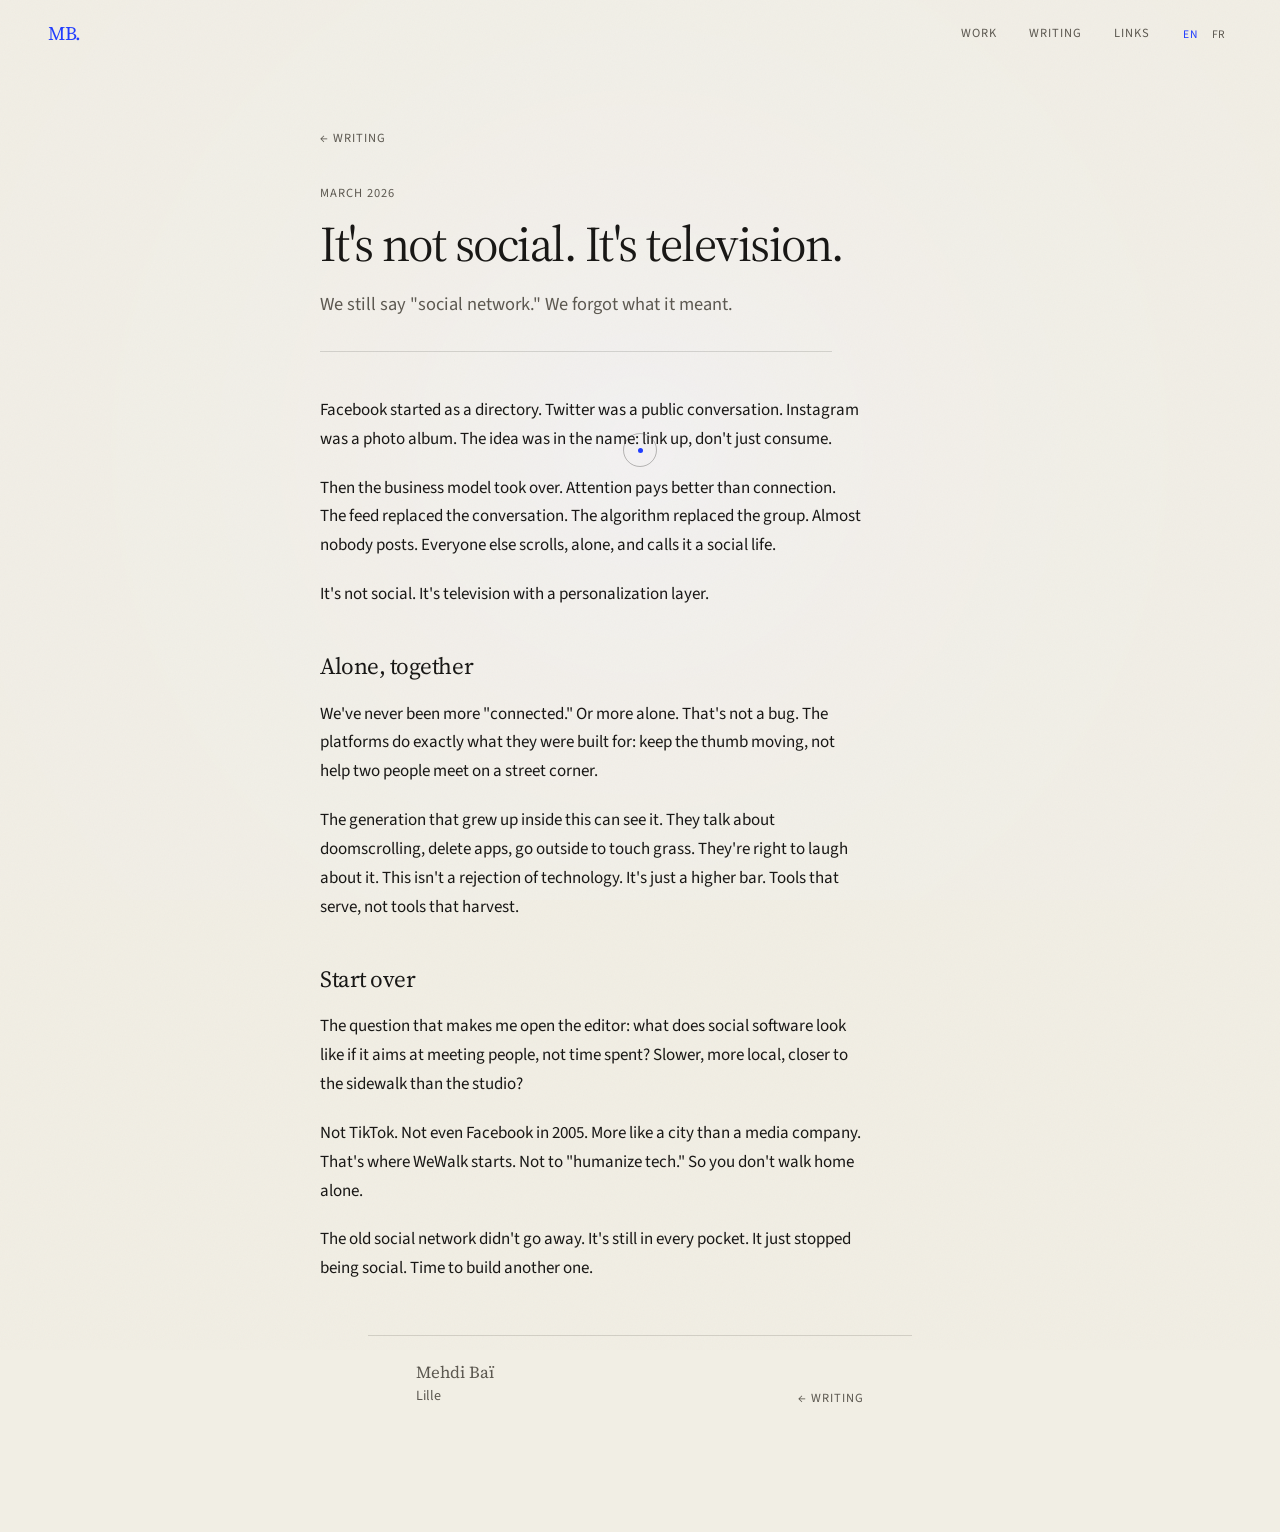
==== commit 82c80bca: "Redesign the personal site with bilingual copy and a more personal voice. Refresh layout, effects, p" ====
--- a/articles/gen-z-social-media.html
+++ b/articles/gen-z-social-media.html
@@ -3,150 +3,100 @@
 <head>
   <meta charset="UTF-8">
   <meta name="viewport" content="width=device-width, initial-scale=1.0">
-  <meta name="description" content="Gen Z is waking up to what the feed has done to us, and why it's time to rebuild social software from scratch.">
-  <title>The Social Network is Dead. Long Live the Social Network. | Mehdi Baï</title>
+  <meta name="description" content="We still say &quot;social network.&quot; We forgot what it meant.">
+  <title>It's not social. It's television. · Mehdi Baï</title>
   <link rel="preconnect" href="https://fonts.googleapis.com">
   <link rel="preconnect" href="https://fonts.gstatic.com" crossorigin>
-  <link href="https://fonts.googleapis.com/css2?family=Inter:wght@300;400;500&family=DM+Serif+Display:ital@0;1&display=swap" rel="stylesheet">
-  <link rel="stylesheet" href="../style.css">
-  <link rel="stylesheet" href="article.css">
+  <link href="https://fonts.googleapis.com/css2?family=Source+Sans+3:ital,wght@0,400;0,500;0,600;1,400&family=Source+Serif+4:ital,opsz,wght@0,8..60,400;0,8..60,600;1,8..60,400&display=swap" rel="stylesheet">
+  <link rel="icon" type="image/png" href="../personallogo2.png">
+  <link rel="apple-touch-icon" href="../personallogo2.png">
+  <link rel="stylesheet" href="../style.css?v=14">
+  <link rel="stylesheet" href="article.css?v=14">
 </head>
-<body>
+<body data-page="article">
 
+  <canvas id="field" class="field" aria-hidden="true"></canvas>
+  <canvas id="ink" class="ink" aria-hidden="true"></canvas>
   <div class="grain" aria-hidden="true"></div>
+  <div class="reading-bar" id="reading-bar" aria-hidden="true"></div>
   <div class="cursor-dot" id="cursor-dot"></div>
   <div class="cursor-ring" id="cursor-ring"></div>
 
-  <nav id="nav" class="scrolled">
-    <a href="../index.html" class="nav-logo">MB.</a>
-    <div class="nav-links">
-      <a href="../index.html#work">Work</a>
-      <a href="../index.html#about">About</a>
-      <a href="../index.html#articles">Writing</a>
+  <header class="site-header is-stuck" id="nav">
+    <a href="../index.html" class="wordmark">MB.</a>
+    <div class="header-end">
+      <nav>
+        <a href="../index.html#work" data-i18n="nav.work">Work</a>
+        <a href="../index.html#writing" data-i18n="nav.writing">Writing</a>
+        <a href="../index.html#links" data-i18n="nav.links">Links</a>
+      </nav>
+      <div class="lang-switch" role="group" aria-label="Language">
+        <button type="button" data-lang="en" aria-pressed="true">EN</button>
+        <button type="button" data-lang="fr" aria-pressed="false">FR</button>
+      </div>
     </div>
-  </nav>
+  </header>
 
-  <article class="article-page">
-
-    <header class="article-header">
-      <a href="../index.html#articles" class="back-link">← Writing</a>
-      <div class="article-header-meta">
-        <span class="article-kicker">Essay</span>
-        <span class="article-header-date">March 2026</span>
-      </div>
-      <h1 class="article-h1">The Social Network is Dead.<br><em>Long Live the Social Network.</em></h1>
-      <p class="article-lede">
-        Gen Z is waking up to what the feed has done to us, and why it's time to rebuild social software from scratch.
-      </p>
+  <article class="article">
+    <header class="article-head">
+      <a href="../index.html#writing" class="back" data-i18n="article.back">← Writing</a>
+      <p class="article-meta" data-i18n="article.date">March 2026</p>
+      <h1 data-i18n="article.h1">It’s not social. It’s television.</h1>
+      <p class="lede" data-i18n="article.lede">We still say "social network." We forgot what it meant.</p>
     </header>
 
-    <div class="article-prose">
+    <div class="prose">
+      <p data-i18n="article.p1">
+        Facebook started as a directory. Twitter was a public conversation. Instagram was a photo album.
+        The idea was in the name: link up, don't just consume.
+      </p>
+      <p data-i18n="article.p2">
+        Then the business model took over. Attention pays better than connection.
+        The feed replaced the conversation. The algorithm replaced the group.
+        Almost nobody posts. Everyone else scrolls, alone, and calls it a social life.
+      </p>
+      <p data-i18n="article.p3">It's not social. It's television with a personalization layer.</p>
 
-      <p>
-        Something is shifting. Quietly, almost imperceptibly, but it's happening. A generation that grew up with a
-        smartphone in hand and an algorithm feeding their every idle moment is starting to look up. To look around.
-        And to ask: <em>what exactly has this done to us?</em>
+      <h2 data-i18n="article.h2a">Alone, together</h2>
+      <p data-i18n="article.p4">
+        We've never been more "connected." Or more alone.
+        That's not a bug. The platforms do exactly what they were built for:
+        keep the thumb moving, not help two people meet on a street corner.
+      </p>
+      <p data-i18n="article.p5">
+        The generation that grew up inside this can see it. They talk about doomscrolling,
+        delete apps, go outside to touch grass. They're right to laugh about it.
+        This isn't a rejection of technology. It's just a higher bar.
+        Tools that serve, not tools that harvest.
       </p>
 
-      <p>
-        Gen Z didn't invent social media. But they inherited it at its most extreme, the fully optimised,
-        engagement-maximised, dopamine-tuned version that companies like Meta and TikTok spent the better part of
-        a decade perfecting. And now, many of them are the first generation to genuinely reckon with the cost.
+      <h2 data-i18n="article.h2b">Start over</h2>
+      <p data-i18n="article.p6">
+        The question that makes me open the editor: what does social software look like
+        if it aims at meeting people, not time spent?
+        Slower, more local, closer to the sidewalk than the studio?
       </p>
-
-      <h2>From social to solo</h2>
-
-      <p>
-        Here's what I think happened. Social networks were, at their origin, a genuinely interesting idea: give
-        people a place to connect, share, and stay in touch across distance. Facebook started as a directory.
-        Twitter as a public conversation. Instagram as a photo album. The premise was social, the clue was in the name.
+      <p data-i18n="article.p7">
+        Not TikTok. Not even Facebook in 2005. More like a city than a media company.
+        That's where WeWalk starts. Not to "humanize tech."
+        So you don't walk home alone.
       </p>
-
-      <p>
-        But somewhere along the way, the business model took over. Attention became the product. And attention,
-        it turns out, is most efficiently captured not by connection, but by content. Pure, frictionless,
-        infinite content. The feed replaced the conversation. The algorithm replaced the friend group.
-        And what was once a space to <em>connect</em> quietly became a space to <em>consume</em>.
+      <p data-i18n="article.p8">
+        The old social network didn't go away. It's still in every pocket.
+        It just stopped being social. Time to build another one.
       </p>
-
-      <p>
-        The numbers reflect this transformation brutally. A vanishingly small percentage of users create the vast
-        majority of content on any major platform. Everyone else scrolls. Alone. In silence. Absorbing an endless
-        stream of videos, takes, and highlights produced by a tiny creator class, while mistaking that passive
-        consumption for some form of participation.
-      </p>
-
-      <p>
-        This is not social. This is television with a personalisation layer.
-      </p>
-
-      <h2>The loneliness paradox</h2>
-
-      <p>
-        The irony is profound. We have never been more "connected", more followed, more friended, more
-        algorithmically linked to content that reflects our interests. And yet loneliness is at epidemic levels,
-        particularly among young people. Multiple studies converge on the same conclusion: heavy social media use
-        correlates strongly with social isolation, anxiety, and a diminished sense of belonging.
-      </p>
-
-      <p>
-        We are alone, together. Consuming content designed to keep us scrolling rather than spaces designed to
-        help us actually meet, talk, or build something with other people. The platforms are not broken, they are
-        working exactly as designed. They are just designed for engagement, not for human flourishing.
-      </p>
-
-      <h2>The reckoning</h2>
-
-      <p>
-        What gives me hope is that the awareness is growing. Not just in academic papers or op-eds, but in the
-        culture itself. Gen Z talks about "doomscrolling" with a self-awareness that previous generations never had
-        about their television habits. They joke about deleting apps, celebrate "touch grass" moments, and are
-        increasingly drawn to analogue experiences precisely because they feel real in a way that the feed does not.
-      </p>
-
-      <p>
-        There is a hunger for something better. Not a rejection of technology, that would be naive and, frankly,
-        impossible. But a demand for technology that serves people rather than harvests them. Software that is
-        designed, from the ground up, with different values.
-      </p>
-
-      <h2>Time to rebuild</h2>
-
-      <p>
-        This is where I think the real opportunity lies, and it's the question that drives what I build.
-        What would social software look like if it were designed to reduce loneliness rather than amplify it?
-        If its success metric was genuine connection rather than time-on-app? If it deliberately resisted
-        the race to the bottom of our attention spans?
-      </p>
-
-      <p>
-        It wouldn't look like TikTok. It probably wouldn't even look like early Facebook. It would be slower,
-        more intentional, more local. It would privilege presence over performance, depth over virality, people
-        over content. It would be, in many ways, closer to the original promise of the social web, before the
-        ad model ate it alive.
-      </p>
-
-      <p>
-        The tools exist. The awareness is growing. And a generation is ready, perhaps for the first time, to
-        demand something different from the software that shapes their social lives.
-      </p>
-
-      <p>
-        The old social network is dead. It's time to build the next one.
-      </p>
-
     </div>
 
-    <footer class="article-footer">
-      <div class="article-author">
-        <span class="article-author-name">Mehdi Baï</span>
-        <span class="article-author-bio">Founder</span>
+    <footer class="article-foot">
+      <div>
+        <p class="by">Mehdi Baï</p>
+        <p class="by-place">Lille</p>
       </div>
-      <a href="../index.html#articles" class="back-link">← All articles</a>
+      <a href="../index.html#writing" class="back" data-i18n="article.back">← Writing</a>
     </footer>
-
   </article>
 
-  <script src="../script.js"></script>
+  <script src="../i18n.js?v=4"></script>
+  <script src="../script.js?v=8"></script>
 </body>
 </html>
--- a/style.css
+++ b/style.css
@@ -1,152 +1,270 @@
-/* ─── Reset ──────────────────────────────────────────────── */
 *, *::before, *::after { margin: 0; padding: 0; box-sizing: border-box; }
 
-/* ─── Variables ──────────────────────────────────────────── */
 :root {
-  --bg:      #ffffff;
-  --text:    #141414;
-  --muted:   #5a5a5a;
-  --accent:  #1f3cff; /* bleu roi */
-  --accent-rgb: 31, 60, 255;
-  --border:  rgba(var(--accent-rgb), 0.20);
-  --surface: rgba(var(--accent-rgb), 0.06);
-  --max-w:   860px;
-  --nav-h:   68px;
-  --sans:    'Inter', sans-serif;
-  --serif:   'DM Serif Display', serif;
-}
-
-/* ─── Base ───────────────────────────────────────────────── */
+  --bg: #f1eee4;
+  --ink: #171614;
+  --muted: #5c5850;
+  --blue: #1f3cff;
+  --blue-rgb: 31, 60, 255;
+  --line: rgba(23, 22, 20, 0.14);
+  --serif: "Source Serif 4", "Iowan Old Style", Palatino, "Palatino Linotype", serif;
+  --sans: "Source Sans 3", "Source Sans Pro", ui-sans-serif, system-ui, sans-serif;
+  --measure: 40rem;
+  --page: 3rem;
+  --nav-h: 68px;
+}
+
 html { scroll-behavior: smooth; }
 
 body {
-  background: radial-gradient(1200px 900px at 18% 8%, rgba(var(--accent-rgb), 0.10), rgba(var(--accent-rgb), 0) 55%),
-              radial-gradient(1000px 800px at 85% 22%, rgba(var(--accent-rgb), 0.07), rgba(var(--accent-rgb), 0) 52%),
-              var(--bg);
-  color: var(--text);
+  background: var(--bg);
+  color: var(--ink);
   font-family: var(--sans);
-  font-weight: 300;
-  font-size: 16px;
-  line-height: 1.6;
+  font-size: 1.0625rem;
+  font-weight: 400;
+  line-height: 1.55;
   min-height: 100vh;
   overflow-x: hidden;
   cursor: none;
 }
 
-::selection { background: rgba(var(--accent-rgb), 0.22); color: var(--text); }
-
-/* ─── Grain ──────────────────────────────────────────────── */
+.field,
+.ink {
+  position: fixed;
+  inset: 0;
+  width: 100%;
+  height: 100%;
+  pointer-events: none;
+}
+
+.field { z-index: 0; }
+.ink { z-index: 9998; }
+
+.reading-bar {
+  position: fixed;
+  top: 0;
+  left: 0;
+  height: 2px;
+  width: 100%;
+  background: var(--blue);
+  transform: scaleX(0);
+  transform-origin: left center;
+  z-index: 200;
+  pointer-events: none;
+  will-change: transform;
+}
+
+.hero,
+main,
+footer,
+.article {
+  position: relative;
+  z-index: 1;
+}
+
+::selection {
+  background: var(--blue);
+  color: #fff;
+}
+
+:focus-visible {
+  outline: 2px solid var(--blue);
+  outline-offset: 3px;
+}
+
+a {
+  color: var(--blue);
+  text-decoration-thickness: 1px;
+  text-underline-offset: 0.18em;
+}
+
+a:hover { color: var(--ink); }
+
 .grain {
   position: fixed;
   inset: -50%;
   width: 200%;
   height: 200%;
   background-image: url("data:image/svg+xml,%3Csvg xmlns='http://www.w3.org/2000/svg'%3E%3Cfilter id='n'%3E%3CfeTurbulence type='fractalNoise' baseFrequency='0.72' numOctaves='4' stitchTiles='stitch'/%3E%3C/filter%3E%3Crect width='100%25' height='100%25' filter='url(%23n)'/%3E%3C/svg%3E");
-  opacity: 0.038;
+  opacity: 0.028;
   pointer-events: none;
   z-index: 9999;
   animation: grain 7s steps(8) infinite;
 }
 
 @keyframes grain {
-  0%   { transform: translate(0,    0   ); }
-  12%  { transform: translate(-2%,  -3% ); }
-  25%  { transform: translate( 3%,   1% ); }
-  37%  { transform: translate(-1%,   4% ); }
-  50%  { transform: translate( 2%,  -2% ); }
-  62%  { transform: translate(-3%,   1% ); }
-  75%  { transform: translate( 1%,  -3% ); }
-  87%  { transform: translate(-2%,   2% ); }
-  100% { transform: translate(0,    0   ); }
-}
-
-/* ─── Custom Cursor ──────────────────────────────────────── */
+  0%   { transform: translate(0, 0); }
+  12%  { transform: translate(-2%, -3%); }
+  25%  { transform: translate(3%, 1%); }
+  37%  { transform: translate(-1%, 4%); }
+  50%  { transform: translate(2%, -2%); }
+  62%  { transform: translate(-3%, 1%); }
+  75%  { transform: translate(1%, -3%); }
+  87%  { transform: translate(-2%, 2%); }
+  100% { transform: translate(0, 0); }
+}
+
 .cursor-dot,
 .cursor-ring {
   position: fixed;
-  top: 0; left: 0;
+  top: 0;
+  left: 0;
   pointer-events: none;
   z-index: 10000;
   border-radius: 50%;
-  transform: translate(-50%, -50%);
-  will-change: left, top;
+  will-change: transform;
 }
 
 .cursor-dot {
-  width: 5px; height: 5px;
-  background: var(--accent);
-  transition: transform 0.1s ease, background 0.25s ease;
+  width: 5px;
+  height: 5px;
+  background: var(--blue);
+  margin-left: -2.5px;
+  margin-top: -2.5px;
 }
 
 .cursor-ring {
-  width: 34px; height: 34px;
-  border: 1px solid rgba(20, 20, 20, 0.22);
-  transition: width 0.3s ease, height 0.3s ease, border-color 0.3s ease;
-}
-
-body.cursor-hover .cursor-dot  { transform: translate(-50%, -50%) scale(0); }
-body.cursor-hover .cursor-ring { width: 52px; height: 52px; border-color: rgba(var(--accent-rgb), 0.35); }
-
-/* ─── Navigation ─────────────────────────────────────────── */
-nav {
+  width: 34px;
+  height: 34px;
+  margin-left: -17px;
+  margin-top: -17px;
+  border: 1px solid rgba(23, 22, 20, 0.28);
+}
+
+body.cursor-hover .cursor-dot { opacity: 0; }
+body.cursor-hover .cursor-ring { border-color: rgba(var(--blue-rgb), 0.5); }
+
+.site-header {
   position: fixed;
-  top: 0; left: 0; right: 0;
+  top: 0;
+  left: 0;
+  right: 0;
   z-index: 100;
   height: var(--nav-h);
   display: flex;
   align-items: center;
   justify-content: space-between;
-  padding: 0 3rem;
-  transition: background 0.4s ease, border-color 0.4s ease;
-}
-
-nav.scrolled {
-  background: rgba(255, 255, 255, 0.82);
+  padding: 0 var(--page);
+  transition: background 0.4s ease, border-color 0.4s ease, backdrop-filter 0.4s ease;
+}
+
+.site-header.is-stuck {
+  background: rgba(241, 238, 228, 0.82);
   backdrop-filter: blur(14px);
   -webkit-backdrop-filter: blur(14px);
-  border-bottom: 1px solid var(--border);
-}
-
-.nav-logo {
+  border-bottom: 1px solid var(--line);
+}
+
+.wordmark {
   font-family: var(--serif);
-  font-size: 1.15rem;
-  color: var(--accent);
+  font-size: 1.2rem;
+  font-weight: 400;
+  color: var(--blue);
   text-decoration: none;
-  letter-spacing: 0.02em;
-}
-
-.nav-links { display: flex; gap: 2.25rem; }
-
-.nav-links a {
-  font-size: 0.75rem;
-  letter-spacing: 0.1em;
+  letter-spacing: -0.02em;
+}
+
+.wordmark:hover { color: var(--ink); }
+
+.header-end {
+  display: flex;
+  align-items: center;
+  gap: 1.75rem;
+}
+
+.site-header nav {
+  display: flex;
+  gap: 2rem;
+}
+
+.site-header nav a {
+  color: var(--muted);
+  text-decoration: none;
+  font-size: 0.78rem;
+  letter-spacing: 0.08em;
   text-transform: uppercase;
-  color: var(--muted);
-  text-decoration: none;
-  transition: color 0.25s ease;
-}
-
-.nav-links a:hover { color: var(--accent); }
-
-/* ─── Hero ───────────────────────────────────────────────── */
+}
+
+.site-header nav a:hover { color: var(--blue); }
+
+.lang-switch {
+  display: flex;
+  align-items: center;
+  gap: 0.15rem;
+}
+
+.lang-switch button {
+  appearance: none;
+  background: none;
+  border: 0;
+  padding: 0.15rem 0.35rem;
+  font-family: var(--sans);
+  font-size: 0.72rem;
+  letter-spacing: 0.08em;
+  color: var(--muted);
+  cursor: none;
+}
+
+.lang-switch button.is-on { color: var(--blue); }
+.lang-switch button:hover { color: var(--ink); }
+
 .hero {
+  display: grid;
+  grid-template-columns: 360px minmax(0, 1fr);
+  gap: 3.25rem;
+  align-items: start;
+  align-content: center;
+  max-width: 1040px;
+  margin: 0 auto;
   min-height: 100vh;
+  padding: calc(var(--nav-h) + 2rem) var(--page) 4.5rem;
+  position: relative;
+}
+
+.hero-portrait {
+  margin: 0;
+  width: 360px;
+  height: 480px;
+  aspect-ratio: 3 / 4;
+  flex-shrink: 0;
+  align-self: start;
+  overflow: hidden;
+  background: #cfcbc3;
+  opacity: 0;
+  animation: fadeUp 0.9s ease 0.2s forwards;
+}
+
+.hero-portrait img {
+  width: 100%;
+  height: 100%;
+  object-fit: cover;
+  object-position: 48% 8%;
+  display: block;
+  filter: grayscale(0.12) contrast(1.05);
+  transform: scale(1.01);
+  transition: transform 1.2s ease, filter 0.7s ease;
+}
+
+.hero-portrait:hover img {
+  transform: scale(1.04);
+  filter: grayscale(0) contrast(1.04);
+}
+
+.hero-content {
   display: flex;
   flex-direction: column;
-  justify-content: center;
-  padding: var(--nav-h) 3rem 3rem;
-  max-width: var(--max-w);
-  margin: 0 auto;
+  min-height: 480px;
+  padding: 0;
   position: relative;
-}
-
-.hero-eyebrow {
-  display: block;
-  font-size: 0.7rem;
+  min-width: 0;
+}
+
+.place {
+  font-size: 0.72rem;
   letter-spacing: 0.16em;
   text-transform: uppercase;
-  color: var(--accent);
-  margin-bottom: 1.5rem;
+  color: var(--blue);
+  margin-bottom: 1.15rem;
   opacity: 0;
   animation: fadeUp 0.7s ease 0.2s forwards;
 }
@@ -154,72 +272,77 @@
 .hero-name {
   font-family: var(--serif);
   font-weight: 400;
-  font-size: clamp(5.5rem, 13.5vw, 10.5rem);
+  font-size: clamp(3.8rem, 8.5vw, 7.2rem);
   line-height: 0.88;
-  letter-spacing: -0.025em;
-  color: var(--text);
-  margin-bottom: 2.5rem;
+  letter-spacing: -0.035em;
+  color: var(--ink);
+  margin-bottom: 1.75rem;
   min-height: 0.88em;
-}
-
-.hero-desc {
-  font-size: 1rem;
-  color: var(--muted);
-  line-height: 1.8;
-  max-width: 340px;
-  margin-bottom: 2.5rem;
+  overflow: visible;
+}
+
+.hero-name .char {
+  display: inline-block;
+  will-change: transform;
+}
+
+.hero-copy {
+  display: grid;
+  gap: 0.95rem;
+  max-width: 32rem;
+  margin-bottom: 0;
   opacity: 0;
   animation: fadeUp 0.7s ease 0.85s forwards;
 }
 
-.hero-chips {
-  display: flex;
-  align-items: center;
-  gap: 0.6rem;
-  font-size: 0.75rem;
-  color: var(--muted);
-  letter-spacing: 0.06em;
+.hero-copy p { color: var(--ink); }
+
+.hero-socials {
+  display: flex;
+  gap: 0.75rem;
+  flex-wrap: wrap;
+  margin-top: auto;
+  padding-top: 1.75rem;
   opacity: 0;
-  animation: fadeUp 0.7s ease 1.05s forwards;
-}
-
-.chip-dot { opacity: 0.3; }
-
-.hero-socials {
-  display: flex;
-  gap: 1.5rem;
-  margin-top: 2rem;
-  opacity: 0;
-  animation: fadeUp 0.7s ease 1.2s forwards;
+  animation: fadeUp 0.7s ease 1.15s forwards;
 }
 
 .social-link {
   display: inline-flex;
   align-items: center;
-  gap: 0.5rem;
-  font-size: 0.78rem;
-  letter-spacing: 0.04em;
+  gap: 0.55rem;
+  height: 2.5rem;
+  padding: 0 1.05rem;
+  font-size: 0.88rem;
+  line-height: 1;
   color: var(--muted);
   text-decoration: none;
-  border: 1px solid var(--border);
-  padding: 0.45rem 0.9rem;
+  border: 1px solid var(--line);
   border-radius: 100px;
   transition: color 0.25s ease, border-color 0.25s ease, background 0.25s ease;
 }
 
+.social-link svg {
+  width: 15px;
+  height: 15px;
+  flex-shrink: 0;
+  display: block;
+}
+
 .social-link:hover {
-  color: var(--accent);
-  border-color: rgba(var(--accent-rgb), 0.3);
-  background: var(--surface);
-}
+  color: var(--blue);
+  border-color: rgba(var(--blue-rgb), 0.35);
+  background: rgba(var(--blue-rgb), 0.06);
+}
+
+.social-link[data-magnet] { will-change: transform; }
 
 .hero-scroll-hint {
-  position: absolute;
-  bottom: 2.5rem;
-  left: 3rem;
+  grid-column: 1;
   display: flex;
   align-items: center;
   gap: 1rem;
+  margin-top: 1.15rem;
   opacity: 0;
   animation: fadeUp 0.7s ease 1.5s forwards;
 }
@@ -234,13 +357,13 @@
 .scroll-line {
   width: 44px;
   height: 1px;
-  background: var(--border);
+  background: var(--line);
   position: relative;
   overflow: hidden;
 }
 
 .scroll-line::after {
-  content: '';
+  content: "";
   position: absolute;
   inset: 0;
   background: var(--muted);
@@ -250,247 +373,169 @@
 
 @keyframes scanLine {
   0%   { transform: translateX(-100%); }
-  50%  { transform: translateX(0);     }
-  100% { transform: translateX(100%);  }
-}
-
-/* ─── Sections ───────────────────────────────────────────── */
-.section {
-  border-top: 1px solid var(--border);
-  padding: 6.5rem 0;
-}
-
-.container {
-  max-width: var(--max-w);
+  50%  { transform: translateX(0); }
+  100% { transform: translateX(100%); }
+}
+
+@keyframes fadeUp {
+  from { opacity: 0; transform: translateY(14px); }
+  to   { opacity: 1; transform: translateY(0); }
+}
+
+main {
+  max-width: calc(var(--measure) + 2 * var(--page));
   margin: 0 auto;
-  padding: 0 3rem;
-}
-
-.section-tag {
-  display: inline-block;
-  font-size: 0.62rem;
-  letter-spacing: 0.2em;
+  padding: 0 var(--page);
+}
+
+.block {
+  padding: 5.5rem 0;
+  border-top: 1px solid var(--line);
+}
+
+.block-title {
+  font-size: 0.68rem;
+  font-weight: 600;
+  letter-spacing: 0.16em;
   text-transform: uppercase;
-  color: var(--accent);
-  margin-bottom: 3.5rem;
-}
-
-/* ─── About ──────────────────────────────────────────────── */
-.section-body { display: grid; gap: 1.75rem; }
-
-.pull-quote {
+  color: var(--blue);
+  margin-bottom: 2.25rem;
+}
+
+.work {
+  list-style: none;
+  display: grid;
+  gap: 2.75rem;
+  perspective: 900px;
+}
+
+.work li {
+  --rx: 0deg;
+  --ry: 0deg;
+  transform-style: preserve-3d;
+}
+
+.work li.visible {
+  transform: translateY(0) rotateX(var(--rx)) rotateY(var(--ry));
+}
+
+.work-head {
+  display: grid;
+  grid-template-columns: 2.2rem 1fr auto;
+  gap: 0.75rem;
+  align-items: baseline;
+  margin-bottom: 0.55rem;
+}
+
+.work-num {
   font-family: var(--serif);
-  font-style: italic;
-  font-size: clamp(1.65rem, 2.8vw, 2.2rem);
-  line-height: 1.35;
-  color: var(--text);
-  max-width: 540px;
-}
-
-.body-copy {
-  font-size: 0.92rem;
-  color: var(--muted);
-  line-height: 1.95;
-  max-width: 500px;
-}
-
-/* ─── Work ───────────────────────────────────────────────── */
-.projects { display: grid; }
-
-.project-rule { height: 1px; background: var(--border); }
-
-.project { padding: 3.25rem 0; }
-
-.project-top {
-  display: flex;
-  justify-content: space-between;
-  align-items: flex-start;
-  gap: 2rem;
-}
-
-.project-info { flex: 1; }
-
-.project-title {
+  font-size: 1rem;
+  color: var(--blue);
+  font-variant-numeric: tabular-nums;
+}
+
+.work h3 {
   font-family: var(--serif);
+  font-size: 1.85rem;
   font-weight: 400;
-  font-size: 1.9rem;
-  color: var(--text);
-  margin-bottom: 0.8rem;
-  transition: color 0.3s ease;
-}
-
-.project-title a {
-  color: inherit;
+  letter-spacing: -0.02em;
+  line-height: 1.15;
+}
+
+.work h3 a {
+  color: var(--ink);
   text-decoration: none;
   transition: color 0.3s ease;
 }
 
-.project:hover .project-title { color: var(--accent); }
-.project:hover .project-title a { color: var(--accent); }
-
-.project-desc {
-  font-size: 0.9rem;
-  color: var(--muted);
-  line-height: 1.9;
-  max-width: 490px;
-  margin-bottom: 1.25rem;
-}
-
-.project-tags { display: flex; gap: 0.4rem; flex-wrap: wrap; }
-
-.project-tags span {
-  font-size: 0.62rem;
-  letter-spacing: 0.1em;
+.work li:hover h3 a,
+.work li:hover h3 { color: var(--blue); }
+
+.work-year {
+  font-size: 0.82rem;
+  letter-spacing: 0.06em;
+  color: var(--muted);
+}
+
+.work p {
+  color: var(--muted);
+  max-width: 34rem;
+  padding-left: calc(2.2rem + 0.75rem);
+  line-height: 1.7;
+}
+
+.note {
+  display: grid;
+  gap: 0.45rem;
+  text-decoration: none;
+  color: inherit;
+}
+
+.note:hover .note-title { color: var(--blue); }
+
+.note-date {
+  font-size: 0.78rem;
+  letter-spacing: 0.08em;
   text-transform: uppercase;
-  padding: 0.25rem 0.7rem;
-  border: 1px solid var(--border);
-  color: var(--muted);
-  border-radius: 100px;
-  transition: border-color 0.3s ease, color 0.3s ease;
-}
-
-.project:hover .project-tags span {
-  border-color: rgba(var(--accent-rgb), 0.24);
-  color: var(--accent);
-}
-
-.project-year {
-  font-size: 0.7rem;
-  letter-spacing: 0.1em;
-  color: var(--muted);
-  white-space: nowrap;
-  padding-top: 0.3rem;
-}
-
-/* ─── Articles ───────────────────────────────────────────── */
-.articles-list { display: grid; }
-
-.article-item {
+  color: var(--muted);
+}
+
+.note-title {
+  font-family: var(--serif);
+  font-size: 1.7rem;
+  letter-spacing: -0.025em;
+  line-height: 1.2;
+  color: var(--ink);
+  transition: color 0.25s ease;
+}
+
+.note-dek {
+  color: var(--muted);
+  max-width: 32rem;
+}
+
+.links-lead {
+  color: var(--muted);
+  margin-bottom: 1.35rem;
+}
+
+.links {
+  list-style: none;
+  border-top: 1px solid var(--line);
+}
+
+.links a {
   display: grid;
-  grid-template-columns: 80px 1fr auto;
-  align-items: center;
-  gap: 2rem;
-  padding: 2.25rem 0;
-  border-bottom: 1px solid var(--border);
+  gap: 0.15rem;
+  padding: 1.05rem 0;
+  border-bottom: 1px solid var(--line);
   text-decoration: none;
-  transition: background 0.25s ease;
-}
-
-.article-item:first-child { border-top: 1px solid var(--border); }
-
-.article-item:hover .article-title { color: var(--accent); }
-.article-item:hover .article-arrow { transform: translateX(5px); opacity: 1; }
- .article-item:hover { background: var(--surface); }
-
-.article-date {
-  font-size: 0.68rem;
-  letter-spacing: 0.1em;
-  text-transform: uppercase;
-  color: var(--muted);
-  white-space: nowrap;
-}
-
-.article-title {
-  font-family: var(--serif);
-  font-weight: 400;
-  font-size: 1.15rem;
-  color: var(--text);
-  margin-bottom: 0.35rem;
-  transition: color 0.25s ease;
-}
-
-.article-excerpt {
-  font-size: 0.83rem;
-  color: var(--muted);
-  line-height: 1.7;
-}
-
-.article-arrow {
-  font-size: 1rem;
-  color: var(--muted);
-  opacity: 0.4;
-  transition: transform 0.25s ease, opacity 0.25s ease;
-}
-
-/* ─── Links ──────────────────────────────────────────────── */
-.links-intro {
-  max-width: 520px;
-  margin-bottom: 2.5rem;
-}
-
-.links-intro p {
-  font-size: 0.9rem;
-  color: var(--muted);
-  line-height: 1.9;
-}
-
-.links-list {
-  display: grid;
-  gap: 0.75rem;
-}
-
-.link-item {
-  display: flex;
-  flex-direction: column;
-  gap: 0.15rem;
-  padding: 0.7rem 0;
-  border-top: 1px solid var(--border);
-  text-decoration: none;
-}
-
-.link-item:last-child {
-  border-bottom: 1px solid var(--border);
-}
-
-.link-label {
-  font-size: 0.9rem;
-  color: var(--text);
-}
-
-.link-meta {
-  font-size: 0.78rem;
-  color: var(--muted);
-}
-
-@media (max-width: 640px) {
-  .article-item {
-    grid-template-columns: 1fr;
-    gap: 0.6rem;
-  }
-  .article-arrow { display: none; }
-}
-
-/* ─── Footer ─────────────────────────────────────────────── */
+  color: inherit;
+  transition: padding-left 0.3s ease;
+}
+
+.links a:hover { padding-left: 0.4rem; }
+.links a:hover .link-name { color: var(--blue); }
+
+.link-name { color: var(--ink); }
+
+.link-why {
+  font-size: 0.92rem;
+  color: var(--muted);
+}
+
 footer {
-  border-top: 1px solid var(--border);
-  padding: 2.75rem 0;
-}
-
-.footer-inner {
+  max-width: calc(var(--measure) + 2 * var(--page));
+  margin: 0 auto;
+  padding: 2rem var(--page) 2.75rem;
   display: flex;
   justify-content: space-between;
-  align-items: center;
-}
-
-.footer-copy {
-  font-size: 0.76rem;
-  color: var(--muted);
-  letter-spacing: 0.06em;
-}
-
-.footer-links { display: flex; gap: 1.75rem; }
-
-.footer-links a {
-  font-size: 0.76rem;
-  color: var(--muted);
-  text-decoration: none;
-  letter-spacing: 0.06em;
-  transition: color 0.25s ease;
-}
-
-.footer-links a:hover { color: var(--text); }
-
-/* ─── Reveal ─────────────────────────────────────────────── */
+  gap: 1rem;
+  font-size: 0.88rem;
+  color: var(--muted);
+  border-top: 1px solid var(--line);
+}
+
 .reveal {
   opacity: 0;
   transform: translateY(22px);
@@ -502,39 +547,115 @@
   transform: translateY(0);
 }
 
-/* ─── Scramble dud ───────────────────────────────────────── */
-.dud { color: var(--accent); opacity: 0.4; }
-
-/* ─── Keyframes ──────────────────────────────────────────── */
-@keyframes fadeUp {
-  from { opacity: 0; transform: translateY(14px); }
-  to   { opacity: 1; transform: translateY(0);    }
-}
-
-/* ─── Responsive ─────────────────────────────────────────── */
+.work li.reveal.visible {
+  transform: translateY(0) rotateX(var(--rx)) rotateY(var(--ry));
+}
+
+.dud {
+  color: var(--blue);
+  opacity: 0.45;
+}
+
+@media (max-width: 860px) {
+  .hero {
+    grid-template-columns: 280px minmax(0, 1fr);
+    gap: 2.25rem;
+    max-width: 900px;
+  }
+
+  .hero-portrait {
+    width: 280px;
+    height: calc(280px * 4 / 3);
+  }
+
+  .hero-content {
+    min-height: calc(280px * 4 / 3);
+  }
+}
+
 @media (max-width: 640px) {
+  :root { --page: 1.5rem; }
+
   body { cursor: auto; }
-  .cursor-dot, .cursor-ring { display: none; }
-
-  nav { padding: 0 1.5rem; }
+  .cursor-dot,
+  .cursor-ring,
+  .ink { display: none; }
+
+  .site-header {
+    padding: 0 1.5rem;
+    height: auto;
+    min-height: 58px;
+    padding-top: 0.85rem;
+    padding-bottom: 0.75rem;
+    flex-wrap: wrap;
+    row-gap: 0.35rem;
+  }
+
+  .site-header nav { gap: 1rem; }
+  .site-header nav a {
+    font-size: 0.7rem;
+    letter-spacing: 0.06em;
+  }
+
+  .lang-switch button { cursor: auto; }
 
   .hero {
-    padding-left: 1.5rem;
-    padding-right: 1.5rem;
-  }
-
-  .hero-scroll-hint { left: 1.5rem; }
-
-  .container { padding: 0 1.5rem; }
-
-  .section { padding: 4rem 0; }
-
-  .project-top {
-    flex-direction: column;
-    gap: 0.4rem;
-  }
-
-  .project-year { order: -1; }
-
-  .footer-links { gap: 1rem; }
-}
+    grid-template-columns: 1fr;
+    gap: 1.75rem;
+    min-height: auto;
+    padding-bottom: 4rem;
+  }
+
+  .hero-portrait {
+    width: 220px;
+    height: calc(220px * 4 / 3);
+  }
+
+  .hero-content {
+    padding: 0;
+    min-height: 0;
+  }
+
+  .hero-socials {
+    margin-top: 1.75rem;
+  }
+
+  .work-head {
+    grid-template-columns: 1fr auto;
+    grid-template-areas:
+      "num year"
+      "title title";
+  }
+
+  .work-num { grid-area: num; }
+  .work h3 { grid-area: title; }
+  .work-year { grid-area: year; }
+  .work p { padding-left: 0; }
+
+  .block { padding: 3.5rem 0; }
+}
+
+@media (prefers-reduced-motion: reduce) {
+  html { scroll-behavior: auto; }
+  .grain { animation: none; }
+  .field,
+  .ink,
+  .reading-bar { display: none; }
+  .place,
+  .hero-copy,
+  .hero-socials,
+  .hero-scroll-hint,
+  .hero-portrait {
+    opacity: 1;
+    animation: none;
+  }
+  .scroll-line::after { animation: none; }
+  .reveal {
+    opacity: 1;
+    transform: none;
+    transition: none;
+  }
+  body { cursor: auto; }
+  .cursor-dot,
+  .cursor-ring { display: none; }
+}
--- a/articles/article.css
+++ b/articles/article.css
@@ -1,122 +1,89 @@
-/* ─── Article Page ───────────────────────────────────────── */
-.article-page {
-  max-width: var(--max-w);
+.article {
+  max-width: calc(var(--measure) + 2 * var(--page));
   margin: 0 auto;
-  padding: calc(var(--nav-h) + 4rem) 3rem 6rem;
+  padding: calc(var(--nav-h) + 3.5rem) var(--page) 5rem;
 }
 
-/* ─── Header ─────────────────────────────────────────────── */
-.back-link {
+.article-head { margin-bottom: 2.75rem; }
+
+.back {
   display: inline-block;
-  font-size: 0.72rem;
-  letter-spacing: 0.1em;
+  color: var(--muted);
+  text-decoration: none;
+  font-size: 0.78rem;
+  letter-spacing: 0.08em;
+  text-transform: uppercase;
+  margin-bottom: 2.25rem;
+}
+
+.back:hover { color: var(--blue); }
+
+.article-meta {
+  font-size: 0.78rem;
+  letter-spacing: 0.08em;
   text-transform: uppercase;
   color: var(--muted);
-  text-decoration: none;
-  margin-bottom: 3rem;
-  transition: color 0.25s ease;
+  margin-bottom: 0.85rem;
 }
 
-.back-link:hover { color: var(--text); }
-
-.article-header-meta {
-  display: flex;
-  align-items: center;
-  gap: 1rem;
-  margin-bottom: 1.5rem;
+.article h1 {
+  font-family: var(--serif);
+  font-weight: 400;
+  font-size: clamp(2rem, 5vw, 3.1rem);
+  letter-spacing: -0.03em;
+  line-height: 1.12;
+  margin-bottom: 1.15rem;
 }
 
-.article-kicker {
-  font-size: 0.62rem;
-  letter-spacing: 0.2em;
-  text-transform: uppercase;
-  color: var(--accent);
+.lede {
+  font-size: 1.15rem;
+  line-height: 1.5;
+  color: var(--muted);
+  max-width: 32rem;
+  padding-bottom: 2rem;
+  border-bottom: 1px solid var(--line);
 }
 
-.article-header-date {
-  font-size: 0.68rem;
-  letter-spacing: 0.1em;
-  text-transform: uppercase;
+.prose { max-width: 34rem; }
+
+.prose p {
+  margin-bottom: 1.25rem;
+  color: var(--ink);
+  line-height: 1.7;
+}
+
+.prose h2 {
+  font-family: var(--serif);
+  font-weight: 400;
+  font-size: 1.45rem;
+  letter-spacing: -0.02em;
+  margin: 2.5rem 0 0.9rem;
+}
+
+.article-foot {
+  display: flex;
+  justify-content: space-between;
+  align-items: flex-end;
+  gap: 1.5rem;
+  max-width: 34rem;
+  margin-top: 3.25rem;
+  padding-top: 1.5rem;
+  border-top: 1px solid var(--line);
+}
+
+.article-foot .back { margin-bottom: 0; }
+
+.by {
+  font-family: var(--serif);
+  font-size: 1.05rem;
+}
+
+.by-place {
+  font-size: 0.88rem;
   color: var(--muted);
 }
 
-.article-h1 {
-  font-family: var(--serif);
-  font-weight: 400;
-  font-size: clamp(2.2rem, 5vw, 3.5rem);
-  line-height: 1.12;
-  color: var(--text);
-  margin-bottom: 1.75rem;
-  letter-spacing: -0.015em;
+@media (max-width: 640px) {
+  .article { padding: calc(var(--nav-h) + 2rem) var(--page) 3.5rem; }
+  .article-foot { flex-direction: column; align-items: flex-start; }
 }
-
-.article-h1 em {
-  font-style: italic;
-  color: var(--text);
-}
-
-.article-lede {
-  font-size: 1.05rem;
-  color: var(--muted);
-  line-height: 1.8;
-  max-width: 560px;
-  padding-bottom: 3rem;
-  border-bottom: 1px solid var(--border);
-  margin-bottom: 3.5rem;
-}
-
-/* ─── Prose ──────────────────────────────────────────────── */
-.article-prose {
-  max-width: 620px;
-}
-
-.article-prose p {
-  font-size: 0.97rem;
-  color: var(--muted);
-  line-height: 1.95;
-  margin-bottom: 1.75rem;
-}
-
-.article-prose p em {
-  font-style: italic;
-  color: var(--text);
-}
-
-.article-prose h2 {
-  font-family: var(--serif);
-  font-weight: 400;
-  font-size: 1.45rem;
-  color: var(--text);
-  margin: 3rem 0 1.25rem;
-  letter-spacing: -0.01em;
-}
-
-/* ─── Footer ─────────────────────────────────────────────── */
-.article-footer {
-  display: flex;
-  align-items: center;
-  justify-content: space-between;
-  margin-top: 5rem;
-  padding-top: 2.5rem;
-  border-top: 1px solid var(--border);
-  max-width: 620px;
-}
-
-.article-author { display: flex; flex-direction: column; gap: 0.25rem; }
-
-.article-author-name {
-  font-size: 0.88rem;
-  color: var(--text);
-  letter-spacing: 0.03em;
-}
-
-.article-author-bio {
-  font-size: 0.75rem;
-  color: var(--muted);
-}
-
-/* ─── Responsive ─────────────────────────────────────────── */
-@media (max-width: 640px) {
-  .article-page { padding: calc(var(--nav-h) + 2.5rem) 1.5rem 4rem; }
-  .article-footer { flex-direction: column; align-items: flex-start; gap: 1.5rem; }
-}
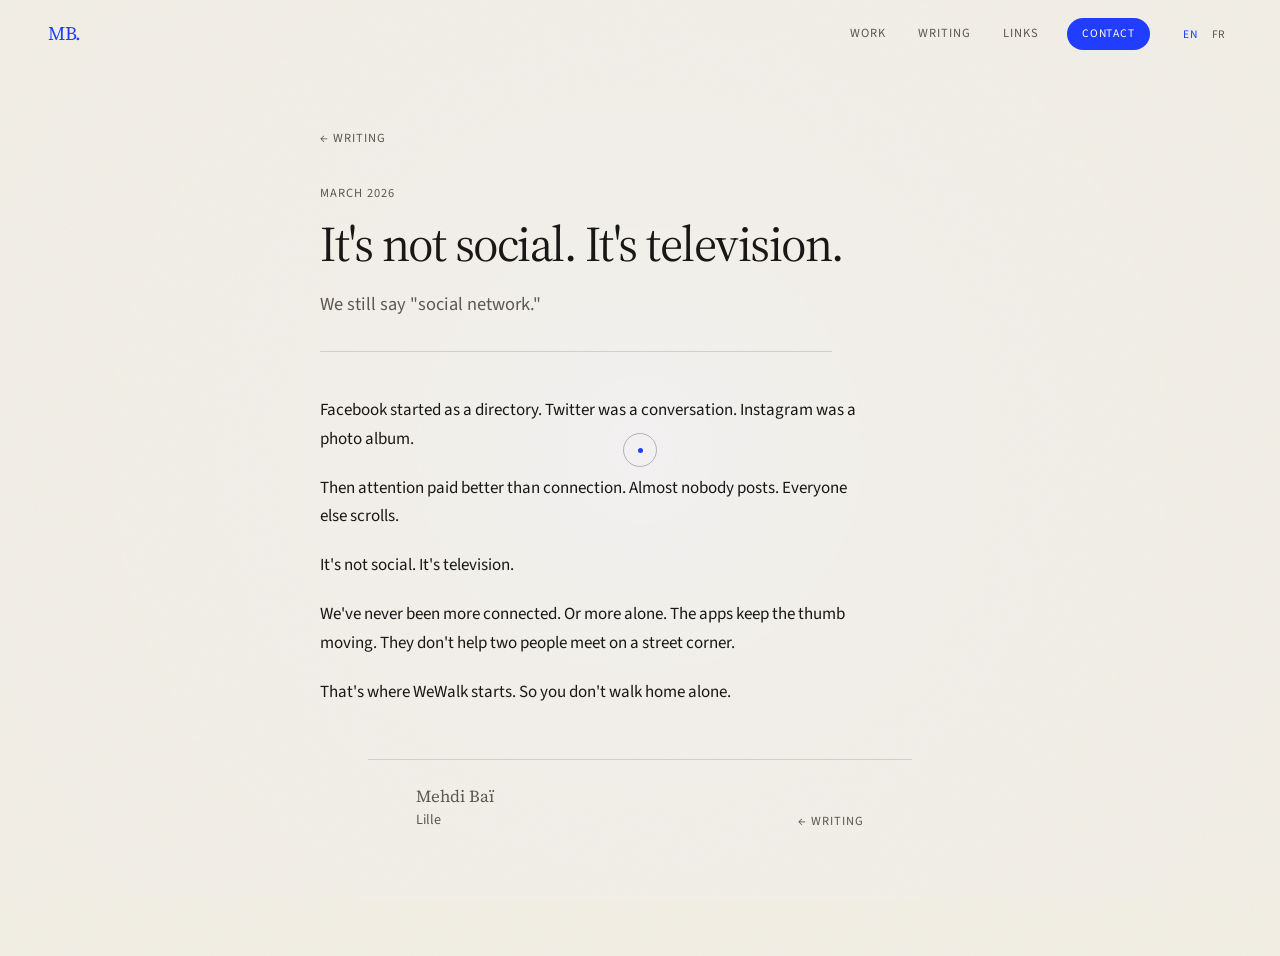
==== commit 2e8d41cb: "Tighten the copy and add a contact button. Co-authored-by: Cursor <cursoragent@cursor.com>" ====
--- a/articles/gen-z-social-media.html
+++ b/articles/gen-z-social-media.html
@@ -3,14 +3,14 @@
 <head>
   <meta charset="UTF-8">
   <meta name="viewport" content="width=device-width, initial-scale=1.0">
-  <meta name="description" content="We still say &quot;social network.&quot; We forgot what it meant.">
+  <meta name="description" content="We still say &quot;social network.&quot;">
   <title>It's not social. It's television. · Mehdi Baï</title>
   <link rel="preconnect" href="https://fonts.googleapis.com">
   <link rel="preconnect" href="https://fonts.gstatic.com" crossorigin>
   <link href="https://fonts.googleapis.com/css2?family=Source+Sans+3:ital,wght@0,400;0,500;0,600;1,400&family=Source+Serif+4:ital,opsz,wght@0,8..60,400;0,8..60,600;1,8..60,400&display=swap" rel="stylesheet">
   <link rel="icon" type="image/png" href="../personallogo2.png">
   <link rel="apple-touch-icon" href="../personallogo2.png">
-  <link rel="stylesheet" href="../style.css?v=14">
+  <link rel="stylesheet" href="../style.css?v=15">
   <link rel="stylesheet" href="article.css?v=14">
 </head>
 <body data-page="article">
@@ -30,6 +30,7 @@
         <a href="../index.html#writing" data-i18n="nav.writing">Writing</a>
         <a href="../index.html#links" data-i18n="nav.links">Links</a>
       </nav>
+      <a href="mailto:mehdi.bai@icloud.com" class="contact-btn" data-i18n="nav.contact">Contact</a>
       <div class="lang-switch" role="group" aria-label="Language">
         <button type="button" data-lang="en" aria-pressed="true">EN</button>
         <button type="button" data-lang="fr" aria-pressed="false">FR</button>
@@ -42,49 +43,22 @@
       <a href="../index.html#writing" class="back" data-i18n="article.back">← Writing</a>
       <p class="article-meta" data-i18n="article.date">March 2026</p>
       <h1 data-i18n="article.h1">It’s not social. It’s television.</h1>
-      <p class="lede" data-i18n="article.lede">We still say "social network." We forgot what it meant.</p>
+      <p class="lede" data-i18n="article.lede">We still say "social network."</p>
     </header>
 
     <div class="prose">
       <p data-i18n="article.p1">
-        Facebook started as a directory. Twitter was a public conversation. Instagram was a photo album.
-        The idea was in the name: link up, don't just consume.
+        Facebook started as a directory. Twitter was a conversation. Instagram was a photo album.
       </p>
       <p data-i18n="article.p2">
-        Then the business model took over. Attention pays better than connection.
-        The feed replaced the conversation. The algorithm replaced the group.
-        Almost nobody posts. Everyone else scrolls, alone, and calls it a social life.
+        Then attention paid better than connection. Almost nobody posts. Everyone else scrolls.
       </p>
-      <p data-i18n="article.p3">It's not social. It's television with a personalization layer.</p>
-
-      <h2 data-i18n="article.h2a">Alone, together</h2>
+      <p data-i18n="article.p3">It's not social. It's television.</p>
       <p data-i18n="article.p4">
-        We've never been more "connected." Or more alone.
-        That's not a bug. The platforms do exactly what they were built for:
-        keep the thumb moving, not help two people meet on a street corner.
+        We've never been more connected. Or more alone.
+        The apps keep the thumb moving. They don't help two people meet on a street corner.
       </p>
-      <p data-i18n="article.p5">
-        The generation that grew up inside this can see it. They talk about doomscrolling,
-        delete apps, go outside to touch grass. They're right to laugh about it.
-        This isn't a rejection of technology. It's just a higher bar.
-        Tools that serve, not tools that harvest.
-      </p>
-
-      <h2 data-i18n="article.h2b">Start over</h2>
-      <p data-i18n="article.p6">
-        The question that makes me open the editor: what does social software look like
-        if it aims at meeting people, not time spent?
-        Slower, more local, closer to the sidewalk than the studio?
-      </p>
-      <p data-i18n="article.p7">
-        Not TikTok. Not even Facebook in 2005. More like a city than a media company.
-        That's where WeWalk starts. Not to "humanize tech."
-        So you don't walk home alone.
-      </p>
-      <p data-i18n="article.p8">
-        The old social network didn't go away. It's still in every pocket.
-        It just stopped being social. Time to build another one.
-      </p>
+      <p data-i18n="article.p5">That's where WeWalk starts. So you don't walk home alone.</p>
     </div>
 
     <footer class="article-foot">
@@ -96,7 +70,7 @@
     </footer>
   </article>
 
-  <script src="../i18n.js?v=4"></script>
+  <script src="../i18n.js?v=6"></script>
   <script src="../script.js?v=8"></script>
 </body>
 </html>
--- a/style.css
+++ b/style.css
@@ -187,6 +187,26 @@
 
 .site-header nav a:hover { color: var(--blue); }
 
+.contact-btn {
+  display: inline-flex;
+  align-items: center;
+  height: 2rem;
+  padding: 0 0.9rem;
+  font-size: 0.72rem;
+  letter-spacing: 0.08em;
+  text-transform: uppercase;
+  text-decoration: none;
+  color: #fff;
+  background: var(--blue);
+  border-radius: 100px;
+  transition: background 0.25s ease, color 0.25s ease;
+}
+
+.contact-btn:hover {
+  color: #fff;
+  background: var(--ink);
+}
+
 .lang-switch {
   display: flex;
   align-items: center;
@@ -595,6 +615,14 @@
   .site-header nav a {
     font-size: 0.7rem;
     letter-spacing: 0.06em;
+  }
+
+  .header-end { gap: 0.85rem; }
+
+  .contact-btn {
+    height: 1.75rem;
+    padding: 0 0.75rem;
+    font-size: 0.68rem;
   }
 
   .lang-switch button { cursor: auto; }
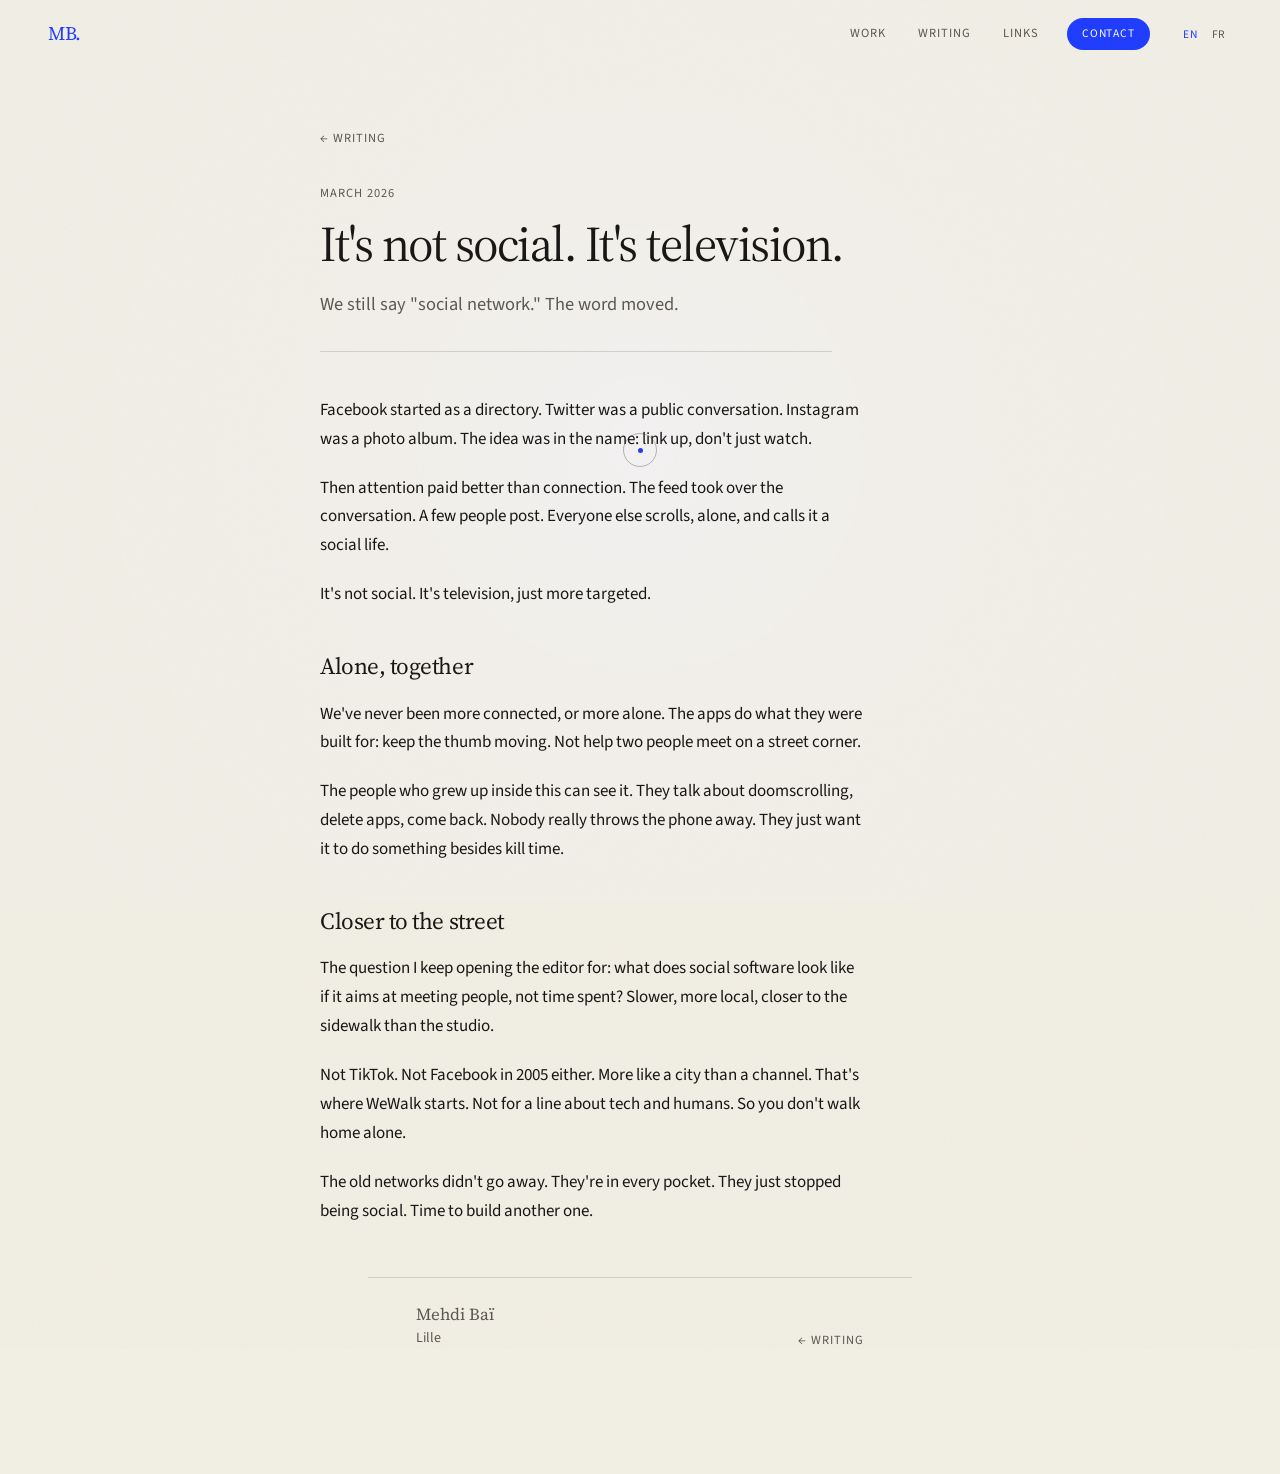
==== commit 23c19fe6: "Give the copy more room, especially the article. Co-authored-by: Cursor <cursoragent@cursor.com>" ====
--- a/articles/gen-z-social-media.html
+++ b/articles/gen-z-social-media.html
@@ -3,7 +3,7 @@
 <head>
   <meta charset="UTF-8">
   <meta name="viewport" content="width=device-width, initial-scale=1.0">
-  <meta name="description" content="We still say &quot;social network.&quot;">
+  <meta name="description" content="We still say &quot;social network.&quot; The word moved.">
   <title>It's not social. It's television. · Mehdi Baï</title>
   <link rel="preconnect" href="https://fonts.googleapis.com">
   <link rel="preconnect" href="https://fonts.gstatic.com" crossorigin>
@@ -43,22 +43,47 @@
       <a href="../index.html#writing" class="back" data-i18n="article.back">← Writing</a>
       <p class="article-meta" data-i18n="article.date">March 2026</p>
       <h1 data-i18n="article.h1">It’s not social. It’s television.</h1>
-      <p class="lede" data-i18n="article.lede">We still say "social network."</p>
+      <p class="lede" data-i18n="article.lede">We still say "social network." The word moved.</p>
     </header>
 
     <div class="prose">
       <p data-i18n="article.p1">
-        Facebook started as a directory. Twitter was a conversation. Instagram was a photo album.
+        Facebook started as a directory. Twitter was a public conversation. Instagram was a photo album.
+        The idea was in the name: link up, don't just watch.
       </p>
       <p data-i18n="article.p2">
-        Then attention paid better than connection. Almost nobody posts. Everyone else scrolls.
+        Then attention paid better than connection. The feed took over the conversation.
+        A few people post. Everyone else scrolls, alone, and calls it a social life.
       </p>
-      <p data-i18n="article.p3">It's not social. It's television.</p>
+      <p data-i18n="article.p3">It's not social. It's television, just more targeted.</p>
+
+      <h2 data-i18n="article.h2a">Alone, together</h2>
       <p data-i18n="article.p4">
-        We've never been more connected. Or more alone.
-        The apps keep the thumb moving. They don't help two people meet on a street corner.
+        We've never been more connected, or more alone.
+        The apps do what they were built for: keep the thumb moving.
+        Not help two people meet on a street corner.
       </p>
-      <p data-i18n="article.p5">That's where WeWalk starts. So you don't walk home alone.</p>
+      <p data-i18n="article.p5">
+        The people who grew up inside this can see it. They talk about doomscrolling,
+        delete apps, come back. Nobody really throws the phone away.
+        They just want it to do something besides kill time.
+      </p>
+
+      <h2 data-i18n="article.h2b">Closer to the street</h2>
+      <p data-i18n="article.p6">
+        The question I keep opening the editor for: what does social software look like
+        if it aims at meeting people, not time spent?
+        Slower, more local, closer to the sidewalk than the studio.
+      </p>
+      <p data-i18n="article.p7">
+        Not TikTok. Not Facebook in 2005 either. More like a city than a channel.
+        That's where WeWalk starts. Not for a line about tech and humans.
+        So you don't walk home alone.
+      </p>
+      <p data-i18n="article.p8">
+        The old networks didn't go away. They're in every pocket.
+        They just stopped being social. Time to build another one.
+      </p>
     </div>
 
     <footer class="article-foot">
@@ -70,7 +95,7 @@
     </footer>
   </article>
 
-  <script src="../i18n.js?v=6"></script>
+  <script src="../i18n.js?v=7"></script>
   <script src="../script.js?v=8"></script>
 </body>
 </html>
